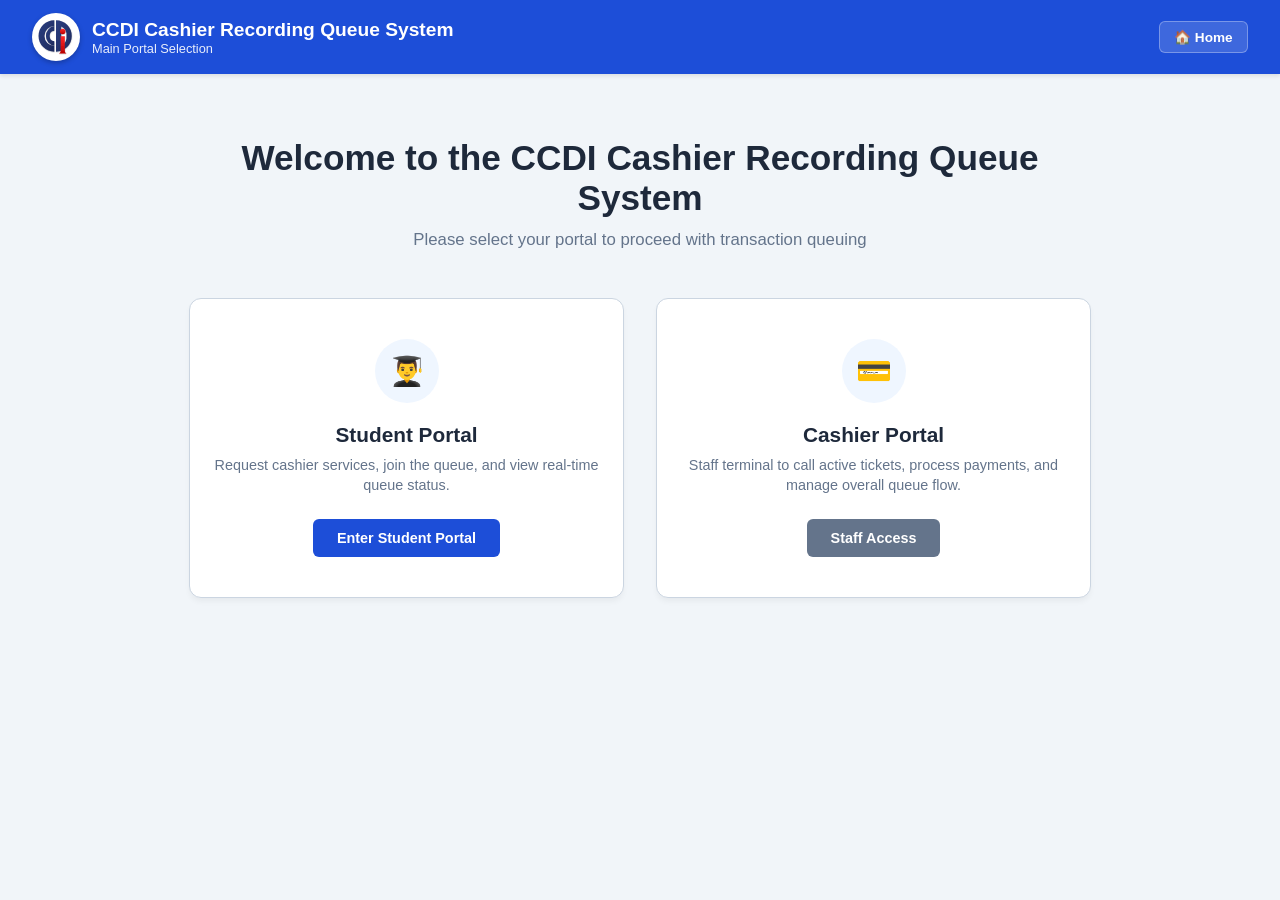
==== index.html @ 2fe93c8c "Align shared queue schema and portal routing" ====
<!DOCTYPE html>
<html lang="en">
<head>
  <meta charset="UTF-8">
  <meta name="viewport" content="width=device-width, initial-scale=1.0">
  <meta http-equiv="refresh" content="0;url=student.html">
  <title>CCDI School Queue System</title>

  <style>
    :root {
      --primary-blue: #1d4ed8;
      --primary-hover: #1e40af;
      --bg-light: #f1f5f9;
      --card-bg: #ffffff;
      --text-dark: #1e293b;
      --text-muted: #64748b;
      --border-color: #cbd5e1;
      --success-green: #16a34a;
      --warning-amber: #d97706;
      --danger-red: #dc2626;
    }

    * {
      box-sizing: border-box;
      margin: 0;
      padding: 0;
      font-family: -apple-system, BlinkMacSystemFont, 'Segoe UI', Roboto, Helvetica, Arial, sans-serif;
    }

    body {
      background-color: var(--bg-light);
      color: var(--text-dark);
      min-height: 100vh;
      display: flex;
      flex-direction: column;
    }

    /* HEADER */
    header {
      background-color: var(--primary-blue);
      color: white;
      padding: 0.8rem 2rem;
      display: flex;
      justify-content: space-between;
      align-items: center;
      box-shadow: 0 2px 4px rgba(0,0,0,0.1);
      position: sticky;
      top: 0;
      z-index: 100;
    }

    .brand {
      display: flex;
      align-items: center;
      gap: 12px;
      cursor: pointer;
    }

    .logo-circle {
      width: 48px;
      height: 48px;
      background: white;
      border-radius: 50%;
      display: flex;
      align-items: center;
      justify-content: center;
      overflow: hidden;
      padding: 3px;
      box-shadow: 0 2px 5px rgba(0,0,0,0.25);
      flex-shrink: 0;
    }

    .logo-circle svg {
      width: 100%;
      height: 100%;
      display: block;
    }

    .brand-text h1 {
      font-size: 1.2rem;
      font-weight: 700;
      line-height: 1.2;
    }

    .brand-text p {
      font-size: 0.8rem;
      opacity: 0.9;
    }

    .nav-actions {
      display: flex;
      gap: 10px;
    }

    .btn-nav {
      background: rgba(255, 255, 255, 0.15);
      color: white;
      border: 1px solid rgba(255, 255, 255, 0.3);
      padding: 0.45rem 0.9rem;
      border-radius: 6px;
      font-size: 0.85rem;
      font-weight: 600;
      cursor: pointer;
      transition: all 0.2s;
      display: inline-flex;
      align-items: center;
      gap: 6px;
    }

    .btn-nav:hover {
      background: rgba(255, 255, 255, 0.25);
    }

    /* VIEWS */
    .view-section {
      display: none;
      width: 100%;
      flex: 1;
    }

    .view-section.active {
      display: block;
    }

    /* HOME LANDING */
    .hero-container {
      max-width: 950px;
      margin: 4rem auto;
      padding: 0 1.5rem;
      text-align: center;
    }

    .hero-title {
      font-size: 2.2rem;
      color: var(--text-dark);
      margin-bottom: 0.8rem;
    }

    .hero-subtitle {
      font-size: 1.05rem;
      color: var(--text-muted);
      margin-bottom: 3rem;
    }

    .portal-grid {
      display: grid;
      grid-template-columns: repeat(auto-fit, minmax(280px, 1fr));
      gap: 2rem;
    }

    .portal-card {
      background: var(--card-bg);
      border: 1px solid var(--border-color);
      border-radius: 12px;
      padding: 2.5rem 1.5rem;
      text-align: center;
      box-shadow: 0 4px 6px -1px rgba(0,0,0,0.05);
      transition: transform 0.2s, box-shadow 0.2s;
      cursor: pointer;
      display: flex;
      flex-direction: column;
      align-items: center;
    }

    .portal-card:hover {
      transform: translateY(-4px);
      box-shadow: 0 10px 15px -3px rgba(0,0,0,0.1);
      border-color: var(--primary-blue);
    }

    .portal-icon {
      width: 64px;
      height: 64px;
      background-color: #eff6ff;
      color: var(--primary-blue);
      border-radius: 50%;
      display: flex;
      align-items: center;
      justify-content: center;
      font-size: 1.8rem;
      margin-bottom: 1.2rem;
    }

    .portal-card h2 {
      font-size: 1.3rem;
      margin-bottom: 0.5rem;
      color: var(--text-dark);
    }

    .portal-card p {
      font-size: 0.9rem;
      color: var(--text-muted);
      margin-bottom: 1.5rem;
      line-height: 1.4;
    }

    .btn-portal {
      background-color: var(--primary-blue);
      color: white;
      padding: 0.7rem 1.5rem;
      border-radius: 6px;
      font-weight: 600;
      font-size: 0.9rem;
      transition: background-color 0.2s;
    }

    .portal-card:hover .btn-portal {
      background-color: var(--primary-hover);
    }

    /* STUDENT DASHBOARD LAYOUT */
    .student-layout {
      max-width: 1280px;
      margin: 1.8rem auto;
      padding: 0 1rem;
      display: grid;
      grid-template-columns: 290px 1fr 310px;
      gap: 1.2rem;
    }

    @media (max-width: 1024px) {
      .student-layout {
        grid-template-columns: 1fr;
      }
    }

    .panel {
      background: white;
      border-radius: 10px;
      border: 1px solid var(--border-color);
      overflow: hidden;
      box-shadow: 0 2px 4px rgba(0,0,0,0.02);
    }

    .panel-header {
      background: var(--primary-blue);
      color: white;
      padding: 0.75rem 1rem;
      font-size: 0.95rem;
      font-weight: 700;
      display: flex;
      align-items: center;
      gap: 8px;
    }

    .panel-body {
      padding: 1.2rem;
    }

    /* FORM STYLES */
    .form-group {
      margin-bottom: 1rem;
    }

    .form-group label {
      display: block;
      font-size: 0.8rem;
      font-weight: 700;
      color: var(--text-dark);
      margin-bottom: 0.35rem;
    }

    .form-control {
      width: 100%;
      padding: 0.65rem 0.8rem;
      border: 1px solid var(--border-color);
      border-radius: 6px;
      font-size: 0.88rem;
      outline: none;
      transition: border-color 0.2s;
    }

    .form-control:focus {
      border-color: var(--primary-blue);
      box-shadow: 0 0 0 2px rgba(29, 78, 216, 0.1);
    }

    /* SERVICE GRID */
    .service-grid {
      display: grid;
      grid-template-columns: repeat(auto-fit, minmax(130px, 1fr));
      gap: 0.8rem;
      margin-bottom: 1.2rem;
    }

    .service-card {
      border: 1.5px solid var(--border-color);
      border-radius: 8px;
      padding: 0.8rem 0.5rem;
      text-align: center;
      cursor: pointer;
      transition: all 0.2s;
      background: #f8fafc;
      display: flex;
      flex-direction: column;
      align-items: center;
      gap: 6px;
    }

    .service-card.selected {
      border-color: var(--primary-blue);
      background: #eff6ff;
      box-shadow: 0 0 0 1px var(--primary-blue);
    }

    .service-card .icon {
      font-size: 1.2rem;
    }

    .service-card h4 {
      font-size: 0.78rem;
      color: var(--text-dark);
      font-weight: 600;
    }

    /* STEP INDICATORS */
    .step-box {
      background: #eff6ff;
      border-radius: 6px;
      padding: 0.5rem 0.8rem;
      margin-bottom: 0.9rem;
      display: flex;
      align-items: center;
      gap: 8px;
    }

    .step-badge {
      background: var(--primary-blue);
      color: white;
      width: 20px;
      height: 20px;
      border-radius: 50%;
      display: flex;
      align-items: center;
      justify-content: center;
      font-size: 0.75rem;
      font-weight: 700;
    }

    .step-title {
      font-size: 0.82rem;
      font-weight: 700;
      color: var(--primary-blue);
    }

    .radio-group {
      display: flex;
      gap: 1rem;
      flex-wrap: wrap;
      margin-bottom: 0.8rem;
    }

    .radio-label {
      font-size: 0.82rem;
      display: flex;
      align-items: center;
      gap: 6px;
      cursor: pointer;
      color: var(--text-dark);
    }

    /* DYNAMIC TICKET CARD */
    .ticket-badge {
      background: #f0fdf4;
      border: 1px solid #bbf7d0;
      border-radius: 10px;
      padding: 1.2rem;
      text-align: center;
      margin-bottom: 1rem;
    }

    .ticket-badge .number {
      font-size: 2.5rem;
      font-weight: 800;
      color: #0f172a;
      letter-spacing: 1px;
      margin: 0.3rem 0;
    }

    .info-card {
      background: #f8fafc;
      border: 1px solid var(--border-color);
      border-radius: 8px;
      padding: 0.85rem;
      margin-bottom: 0.8rem;
    }

    .info-row {
      display: flex;
      justify-content: space-between;
      font-size: 0.82rem;
      padding: 0.25rem 0;
    }

    .info-row span:last-child {
      font-weight: 700;
      color: var(--primary-blue);
    }

    /* RESTRICTION WARNING BOX */
    .restriction-banner {
      display: none;
      background: #fef2f2;
      border: 1px solid #fecaca;
      border-radius: 8px;
      padding: 0.85rem;
      margin-bottom: 1rem;
      color: #991b1b;
      font-size: 0.82rem;
      line-height: 1.4;
    }

    .joined-queue-mode {
      display: none !important;
    }

    /* MODALS */
    .modal-overlay {
      position: fixed;
      top: 0;
      left: 0;
      width: 100%;
      height: 100%;
      background: rgba(15, 23, 42, 0.6);
      backdrop-filter: blur(3px);
      display: flex;
      align-items: center;
      justify-content: center;
      z-index: 1000;
      opacity: 0;
      pointer-events: none;
      transition: opacity 0.2s ease;
    }

    .modal-overlay.open {
      opacity: 1;
      pointer-events: auto;
    }

    .modal-box {
      background: white;
      width: 90%;
      max-width: 400px;
      border-radius: 12px;
      padding: 1.8rem;
      box-shadow: 0 20px 25px -5px rgba(0,0,0,0.1);
    }

    .btn-submit {
      width: 100%;
      background: var(--primary-blue);
      color: white;
      border: none;
      padding: 0.75rem;
      border-radius: 6px;
      font-weight: 600;
      font-size: 0.9rem;
      cursor: pointer;
      transition: background 0.2s;
    }

    .btn-submit:hover {
      background: var(--primary-hover);
    }

    .btn-submit:disabled {
      cursor: not-allowed;
    }

    #relationFieldContainer {
      max-height: 0;
      overflow: hidden;
      transition: max-height 0.3s ease, opacity 0.3s ease;
      opacity: 0;
    }

    #relationFieldContainer.visible {
      max-height: 80px;
      opacity: 1;
      margin-bottom: 0.8rem;
    }

    #queueStatusPanel {
      transition: all 0.25s ease;
    }

    .joined-message {
      display: none;
      text-align: center;
      margin-bottom: 1rem;
      padding: 0.7rem;
      background: #f0fdf4;
      border: 1px solid #bbf7d0;
      color: #166534;
      border-radius: 8px;
      font-size: 0.85rem;
      font-weight: 700;
    }

    .joined-message.visible {
      display: block;
    }

    #queueStatusPanel.joined-status-only #ticketStatusText,
    #queueStatusPanel.joined-status-only .queue-extra {
      display: none !important;
    }
  </style>
</head>

<body>

  <!-- HEADER NAVBAR -->
  <header>
    <div class="brand" onclick="switchView('homeView')">
      <div class="logo-circle">
        <svg viewBox="0 0 200 200" width="100%" height="100%" xmlns="http://www.w3.org/2000/svg">
          <defs>
            <filter id="drop-shadow" x="-10%" y="-10%" width="120%" height="120%">
              <feDropShadow dx="1" dy="2" stdDeviation="1.5" flood-color="#000000" flood-opacity="0.3"/>
            </filter>
            <linearGradient id="blue-grad" x1="0%" y1="0%" x2="100%" y2="100%">
              <stop offset="0%" stop-color="#2c3e80"/>
              <stop offset="100%" stop-color="#1d2a5c"/>
            </linearGradient>
            <linearGradient id="red-grad" x1="0%" y1="0%" x2="0%" y2="100%">
              <stop offset="0%" stop-color="#ff2a2a"/>
              <stop offset="100%" stop-color="#b80000"/>
            </linearGradient>
          </defs>
          <g filter="url(#drop-shadow)">
            <path d="M 92,20 A 75,75 0 1,0 92,170 L 92,142 A 47,47 0 1,1 92,48 Z" fill="url(#blue-grad)"/>
            <path d="M 92,48 A 47,47 0 0,0 52,95 A 47,47 0 0,0 92,142 L 92,120 A 25,25 0 0,1 70,95 A 25,25 0 0,1 92,70 Z" fill="url(#blue-grad)"/>
            <path d="M 100,20 L 100,170 A 75,75 0 0,0 175,95 A 75,75 0 0,0 100,20 Z M 125,50 A 45,45 0 0,1 150,95 A 45,45 0 0,1 125,140 L 125,50 Z" fill="url(#blue-grad)"/>
            <circle cx="132" cy="74" r="13" fill="url(#red-grad)"/>
            <path d="M 122,96 L 142,96 L 142,168 Q 142,176 150,178 L 114,178 Q 122,176 122,168 Z" fill="url(#red-grad)"/>
          </g>
        </svg>
      </div>
      <div class="brand-text">
        <h1>CCDI Cashier Recording Queue System</h1>
        <p id="portalSubHeader">Main Portal Selection</p>
      </div>
    </div>

    <div class="nav-actions">
      <button class="btn-nav" onclick="switchView('homeView')">
        🏠 Home
      </button>
    </div>
  </header>


  <!-- VIEW 1: HOME SELECTION -->
  <main id="homeView" class="view-section active">
    <div class="hero-container">
      <h1 class="hero-title">
        Welcome to the CCDI Cashier Recording Queue System
      </h1>
      <p class="hero-subtitle">
        Please select your portal to proceed with transaction queuing
      </p>
      <div class="portal-grid">
        <div class="portal-card" onclick="window.location.href='student.html?portal=student'">
          <div class="portal-icon">👨‍🎓</div>
          <h2>Student Portal</h2>
          <p>Request cashier services, join the queue, and view real-time queue status.</p>
          <span class="btn-portal">Enter Student Portal</span>
        </div>

        <div class="portal-card" onclick="window.location.href='student.html?portal=cashier'">
          <div class="portal-icon">💳</div>
          <h2>Cashier Portal</h2>
          <p>Staff terminal to call active tickets, process payments, and manage overall queue flow.</p>
          <span class="btn-portal" style="background-color: #64748b;">Staff Access</span>
        </div>
      </div>
    </div>
  </main>


  <!-- VIEW 2: STUDENT PORTAL -->
  <main id="studentView" class="view-section">
    <div class="student-layout">
      <!-- Column 1: Student Information -->
      <div class="panel" id="studentInfoPanel">
        <div class="panel-header">👤 Student Information</div>
        <div class="panel-body">
          <div class="form-group">
            <label>Student ID</label>
            <input type="text" id="studIdDisplay" class="form-control" readonly style="background:#f1f5f9; font-weight:600;">
          </div>
          <div class="form-group">
            <label>Full Name</label>
            <input type="text" id="studName" class="form-control" placeholder="Enter full name">
          </div>
          <div class="form-group">
            <label>Address</label>
            <input type="text" id="studAddress" class="form-control" placeholder="Enter address">
          </div>
          <div class="form-group">
            <label>Course / Program</label>
            <select id="studCourse" class="form-control">
              <option value="">Select Course</option>
              <option value="BS Computer Science">BS Computer Science</option>
              <option value="BS Information Technology">BS Information Technology</option>
              <option value="BS Information System">BS Information System</option>
              <option value="BS Engineering Technology">BS Engineering Technology</option>
              <option value="Associate in Computer Technology">Associate in Computer Technology</option>
            </select>
          </div>
          <div class="form-group">
            <label>Year Level</label>
            <select id="studYear" class="form-control">
              <option value="">Select Year</option>
              <option value="1st Year">1st Year</option>
              <option value="2nd Year">2nd Year</option>
              <option value="3rd Year">3rd Year</option>
              <option value="4th Year">4th Year</option>
            </select>
          </div>
        </div>
      </div>

      <!-- Column 2: Payment Request -->
      <div class="panel" id="paymentRequestPanel">
        <div class="panel-header">💳 Payment Request</div>
        <div class="panel-body">
          <div class="step-box">
            <div class="step-badge">1</div>
            <div class="step-title">Select Service</div>
          </div>
          <div class="service-grid">
            <div class="service-card selected" onclick="selectService(this, 'Tuition Payment')">
              <div class="icon">🎓</div>
              <h4>Tuition Payment</h4>
            </div>
            <div class="service-card" onclick="selectService(this, 'Certificate of Enrollment')">
              <div class="icon">📄</div>
              <h4>Certificate of Enrollment</h4>
            </div>
            <div class="service-card" onclick="selectService(this, 'Certificate of Registration')">
              <div class="icon">📋</div>
              <h4>Certificate of Registration</h4>
            </div>
            <div class="service-card" onclick="selectService(this, 'Other School Documents')">
              <div class="icon">📁</div>
              <h4>Other School Documents</h4>
            </div>
            <div class="service-card" onclick="selectService(this, 'Other School Fees')">
              <div class="icon">💳</div>
              <h4>Other School Fees</h4>
            </div>
          </div>

          <div class="step-box">
            <div class="step-badge">2</div>
            <div class="step-title">Payment Details</div>
          </div>

          <div style="margin-bottom: 0.8rem;">
            <label style="font-size:0.78rem; font-weight:700; display:block; margin-bottom:0.35rem;">Payment Period</label>
            <div class="radio-group">
              <label class="radio-label"><input type="radio" name="period" value="Prelim" checked> Prelim</label>
              <label class="radio-label"><input type="radio" name="period" value="Midterm"> Midterm</label>
              <label class="radio-label"><input type="radio" name="period" value="Pre-Final"> Pre-Final</label>
              <label class="radio-label"><input type="radio" name="period" value="Final"> Final</label>
            </div>
          </div>

          <div style="margin-bottom: 0.8rem;">
            <label style="font-size:0.78rem; font-weight:700; display:block; margin-bottom:0.35rem;">Payment Type</label>
            <div class="radio-group">
              <label class="radio-label"><input type="radio" name="payType" value="Full Payment"> Full Payment</label>
              <label class="radio-label"><input type="radio" name="payType" value="Partial Payment" checked> Partial Payment</label>
              <label class="radio-label"><input type="radio" name="payType" value="Promissory"> Promissory</label>
            </div>
          </div>

          <div class="form-group" style="margin-bottom: 1.2rem;">
            <label>Payment Percentage</label>
            <select id="payPercentage" class="form-control">
              <option value="50%">50%</option>
              <option value="100%">100%</option>
              <option value="Custom">Custom Amount</option>
            </select>
          </div>

          <div class="step-box">
            <div class="step-badge">3</div>
            <div class="step-title">Priority Lane</div>
          </div>

          <div class="radio-group" style="margin-bottom: 0.8rem;">
            <label class="radio-label">
              <input type="radio" name="priorityLane" value="Regular" checked onclick="toggleRelationField(false)"> Regular Lane
            </label>
            <label class="radio-label">
              <input type="radio" name="priorityLane" value="Parent/Guardian" onclick="toggleRelationField(true)"> Parent/Guardian
            </label>
            <label class="radio-label">
              <input type="radio" name="priorityLane" value="PWD / Senior" onclick="toggleRelationField(false)"> PWD / Senior
            </label>
          </div>

          <!-- Relation Question Field -->
          <div id="relationFieldContainer">
            <div class="form-group">
              <label>What is your relation?</label>
              <input type="text" id="parentRelation" class="form-control" placeholder="e.g. Mother, Father, Guardian">
            </div>
          </div>

          <!-- Active Ticket Restriction Warning -->
          <div id="restrictionBanner" class="restriction-banner">
            ⚠️ <strong>Active Ticket Exists!</strong> Student ID <span id="restrictedIdSpan"></span> already has an active queue ticket. You cannot join the queue again until your current transaction is completed or cleared.
          </div>

          <!-- JOINED QUEUE MESSAGE -->
          <div id="joinedMessage" class="joined-message">✓ JOINED QUEUE</div>

          <!-- JOIN QUEUE BUTTON -->
          <button id="btnGenerateTicket" class="btn-submit" onclick="generateTicket()" style="padding: 0.85rem;" disabled>
            🎫 JOIN QUEUE
          </button>
        </div>
      </div>

      <!-- Column 3: Live Queue Status -->
      <div class="panel" id="queueStatusPanel">
        <div class="panel-header" style="background:#16a34a;">✅ Your Queue Number</div>
        <div class="panel-body">
          <div class="ticket-badge">
            <div class="number" id="ticketNumberDisplay">---</div>
            <p id="ticketStatusText" style="font-size:0.78rem; color: var(--text-muted);">Please wait for your number to be called.</p>
          </div>
          <div class="info-card">
            <div style="font-size: 0.82rem; font-weight:700; margin-bottom: 0.4rem; color:var(--text-dark);">📢 Queue Information</div>
            <div class="info-row">
              <span>Now Serving</span>
              <span id="nowServingDisplay">A-000</span>
            </div>
            <div class="info-row queue-extra">
              <span>People Ahead</span>
              <span id="peopleAheadDisplay">0</span>
            </div>
          </div>
          <div class="info-card queue-extra" style="background: #fffbeb; border-color: #fde68a;">
            <div style="font-size: 0.8rem; font-weight: 700; color: var(--warning-amber); margin-bottom: 0.3rem;">⚠️ Important Reminder</div>
            <p style="font-size: 0.75rem; color: #78350f; line-height: 1.4;">Please keep this queue number. Present it to the cashier counter when your number is called on screen.</p>
          </div>
        </div>
      </div>
    </div>
  </main>


  <!-- STUDENT LOGIN MODAL -->
  <div class="modal-overlay" id="studentModal">
    <div class="modal-box">
      <div style="text-align:center; margin-bottom: 1.2rem;">
        <h3 style="font-size: 1.2rem; color: var(--text-dark);">Student Login</h3>
        <p style="font-size:0.82rem; color: var(--text-muted); margin-top:4px;">Enter your Student ID to enter the portal</p>
      </div>
      <div class="form-group">
        <label>Student ID Number</label>
        <input type="text" id="modalStudId" class="form-control" placeholder="e.g. 2024-1011" autofocus>
      </div>
      <button class="btn-submit" onclick="loginStudent()">Proceed to Student Portal</button>
      <button onclick="closeModal('studentModal')" style="width:100%; margin-top:8px; background:none; border:none; color:var(--text-muted); cursor:pointer; font-size:0.82rem;">Cancel</button>
    </div>
  </div>


  <!-- CASHIER LOGIN MODAL (AUTH PRESERVED WITH REDIRECT) -->
  <div class="modal-overlay" id="cashierModal">
    <div class="modal-box">
      <div style="text-align:center; margin-bottom: 1.2rem;">
        <h3 style="font-size: 1.2rem; color: var(--text-dark);">Cashier Terminal Access</h3>
        <p style="font-size:0.82rem; color: var(--text-muted); margin-top:4px;">Authorized staff login</p>
      </div>
      <div class="form-group">
        <label>Passcode</label>
        <input type="password" id="cashierPasscode" class="form-control" placeholder="Enter passcode (1234)">
      </div>
      <button class="btn-submit" onclick="loginCashier()">Access Cashier Terminal</button>
      <button onclick="closeModal('cashierModal')" style="width:100%; margin-top:8px; background:none; border:none; color:var(--text-muted); cursor:pointer; font-size:0.82rem;">Cancel</button>
    </div>
  </div>


  <!-- SCRIPTS -->
  <script>
    let currentService = "Tuition Payment";
    let activeStudentId = "";
    let currentlyServing = null;

    function checkDailyReset() {
      const today = new Date().toDateString();
      const lastSavedDate = localStorage.getItem('ccdi_queue_date');
      if (lastSavedDate !== today) {
        localStorage.setItem('ccdi_queue_date', today);
        localStorage.setItem('ccdi_counter_A', '0');
        localStorage.setItem('ccdi_counter_P', '0');
        localStorage.setItem('ccdi_queue_list', JSON.stringify([]));
      }
    }
    checkDailyReset();

    function getNextNumber(prefix) {
      checkDailyReset();
      const key = prefix === 'P' ? 'ccdi_counter_P' : 'ccdi_counter_A';
      let currentNum = parseInt(localStorage.getItem(key) || '0', 10);
      currentNum = currentNum >= 100 ? 1 : currentNum + 1;
      localStorage.setItem(key, currentNum.toString());
      return `${prefix}-${String(currentNum).padStart(3, '0')}`;
    }

    function getQueueList() {
      checkDailyReset();
      return JSON.parse(localStorage.getItem('ccdi_queue_list') || '[]');
    }

    function saveQueueList(list) {
      localStorage.setItem('ccdi_queue_list', JSON.stringify(list));
      updateUI();
    }

    function switchView(viewId) {
      document.querySelectorAll('.view-section').forEach(el => el.classList.remove('active'));
      document.getElementById(viewId).classList.add('active');
      const subHeader = document.getElementById('portalSubHeader');
      if (viewId === 'studentView') {
        subHeader.innerText = "Student Portal";
      } else {
        subHeader.innerText = "Main Portal Selection";
      }
      updateUI();
    }

    function openStudentModal() {
      document.getElementById('studentModal').classList.add('open');
    }

    function openCashierModal() {
      document.getElementById('cashierModal').classList.add('open');
    }

    function closeModal(id) {
      document.getElementById(id).classList.remove('open');
    }

    function toggleRelationField(show) {
      const container = document.getElementById('relationFieldContainer');
      if (show) {
        container.classList.add('visible');
      } else {
        container.classList.remove('visible');
      }
      updateJoinButtonState();
    }

    function loginStudent() {
      const idInput = document.getElementById('modalStudId').value.trim();
      if (!idInput) {
        alert("Please enter a valid Student ID.");
        return;
      }
      activeStudentId = idInput;
      document.getElementById('studIdDisplay').value = idInput;
      closeModal('studentModal');
      switchView('studentView');
    }

    /* AUTHENTICATION PRESERVED: DUMIREKTA NA SA index.html */
    function loginCashier() {
      const pass = document.getElementById('cashierPasscode').value;
      if (pass === "1234" || pass === "") {
        closeModal('cashierModal');
        // Ibinabato na nito nang tuluyan papunta sa iyong index.html cashier portal
        window.location.href = "index.html";[cite, 5]
      } else {
        alert("Incorrect passcode. Try '1234'.");
      }
    }

    function selectService(card, serviceName) {
      document.querySelectorAll('.service-card').forEach(c => c.classList.remove('selected'));
      card.classList.add('selected');
      currentService = serviceName;
      updateJoinButtonState();
    }

    function setJoinedQueueMode(joined) {
      const studentInfoPanel = document.getElementById('studentInfoPanel');
      const paymentRequestPanel = document.getElementById('paymentRequestPanel');
      const joinedMessage = document.getElementById('joinedMessage');
      const queueStatusPanel = document.getElementById('queueStatusPanel');

      if (joined) {
        studentInfoPanel.classList.add('joined-queue-mode');
        paymentRequestPanel.classList.add('joined-queue-mode');
        joinedMessage.classList.add('visible');
        queueStatusPanel.classList.add('joined-status-only');
      } else {
        studentInfoPanel.classList.remove('joined-queue-mode');
        paymentRequestPanel.classList.remove('joined-queue-mode');
        joinedMessage.classList.remove('visible');
        queueStatusPanel.classList.remove('joined-status-only');
      }
    }

    function isJoinFormComplete() {
      const studId = activeStudentId || document.getElementById('studIdDisplay').value.trim();
      const studName = document.getElementById('studName').value.trim();
      const studAddress = document.getElementById('studAddress').value.trim();
      const studCourse = document.getElementById('studCourse').value;
      const studYear = document.getElementById('studYear').value;
      const periodInput = document.querySelector('input[name="period"]:checked');
      const payTypeInput = document.querySelector('input[name="payType"]:checked');
      const payPercentage = document.getElementById('payPercentage').value;
      const laneInput = document.querySelector('input[name="priorityLane"]:checked');
      const relation = document.getElementById('parentRelation').value.trim();

      if (!studId || !studName || !studAddress || !studCourse || !studYear || !currentService || !periodInput || !payTypeInput || !payPercentage || !laneInput) {
        return false;
      }
      if (laneInput.value === 'Parent/Guardian' && !relation) {
        return false;
      }
      return true;
    }

    function updateJoinButtonState() {
      const btnGen = document.getElementById('btnGenerateTicket');
      if (!btnGen) return;

      const list = getQueueList();
      const studId = activeStudentId;
      const hasActiveTicket = list.some(t => t.studentId === studId) || (currentlyServing && currentlyServing.studentId === studId);

      if (hasActiveTicket) {
        btnGen.disabled = true;
        btnGen.style.opacity = "0.5";
        btnGen.style.cursor = "not-allowed";
        return;
      }

      const complete = isJoinFormComplete();
      btnGen.disabled = !complete;
      btnGen.style.opacity = complete ? "1" : "0.5";
      btnGen.style.cursor = complete ? "pointer" : "not-allowed";
    }

    function generateTicket() {
      const studId = activeStudentId || document.getElementById('studIdDisplay').value.trim();
      if (!studId) {
        alert("Please login with your Student ID first.");
        return;
      }

      const studName = document.getElementById('studName').value.trim();
      const studAddress = document.getElementById('studAddress').value.trim();
      const studCourse = document.getElementById('studCourse').value;
      const studYear = document.getElementById('studYear').value;
      const periodInput = document.querySelector('input[name="period"]:checked');
      const payTypeInput = document.querySelector('input[name="payType"]:checked');
      const payPercentage = document.getElementById('payPercentage').value;
      const laneInput = document.querySelector('input[name="priorityLane"]:checked');
      const relation = document.getElementById('parentRelation').value.trim();

      if (!studName || !studAddress || !studCourse || !studYear || !currentService || !periodInput || !payTypeInput || !payPercentage || !laneInput) {
        alert("Please fill out all required fields before joining the queue.");
        return;
      }

      const lane = laneInput.value;
      if (lane === 'Parent/Guardian' && !relation) {
        alert("Please enter your relation to the student.");
        return;
      }

      const queueList = getQueueList();
      const existingInQueue = queueList.find(t => t.studentId === studId);

      if (existingInQueue) {
        alert(`Restriction: Student ID ${studId} already has an active queue ticket!`);
        return;
      }

      const prefix = lane.includes('PWD') ? 'P' : 'A';
      const ticketNum = getNextNumber(prefix);
      let detailTag = lane;
      if (lane === 'Parent/Guardian') {
        detailTag = `Parent (${relation})`;
      }

      const newTicket = {
        number: ticketNum,
        studentId: studId,
        name: studName,
        address: studAddress,
        course: studCourse,
        year: studYear,
        service: currentService,
        period: periodInput.value,
        paymentType: payTypeInput.value,
        paymentPercentage: payPercentage,
        priority: lane,
        detail: detailTag,
        time: new Date().toLocaleTimeString([], { hour: '2-digit', minute: '2-digit' })
      };

      queueList.push(newTicket);
      saveQueueList(queueList);

      document.getElementById('btnGenerateTicket').innerText = "✓ JOINED QUEUE";
      setJoinedQueueMode(true);
      updateUI();
    }

    function updateUI() {
      const list = getQueueList();
      const studId = activeStudentId;
      const myQueueTicket = list.find(t => t.studentId === studId);
      const btnGen = document.getElementById('btnGenerateTicket');
      const restBanner = document.getElementById('restrictionBanner');
      const restIdSpan = document.getElementById('restrictedIdSpan');

      if (myQueueTicket) {
        setJoinedQueueMode(true);
        btnGen.disabled = true;
        btnGen.style.opacity = "0.5";
        btnGen.style.cursor = "not-allowed";
        btnGen.innerText = "✓ JOINED QUEUE";
        restBanner.style.display = "block";
        restIdSpan.innerText = studId;
        document.getElementById('ticketNumberDisplay').innerText = myQueueTicket.number;

        const aheadCount = list.findIndex(t => t.studentId === studId);
        document.getElementById('ticketStatusText').innerText = "Please wait for your number to be called.";
        document.getElementById('peopleAheadDisplay').innerText = aheadCount;
      } else {
        setJoinedQueueMode(false);
        updateJoinButtonState();
        btnGen.innerText = "🎫 JOIN QUEUE";
        restBanner.style.display = "none";
        document.getElementById('ticketNumberDisplay').innerText = "---";
        document.getElementById('ticketStatusText').innerText = "Click 'JOIN QUEUE' above";
        document.getElementById('peopleAheadDisplay').innerText = "0";
      }

      document.getElementById('nowServingDisplay').innerText = list.length > 0 ? "A-001" : "A-000";
    }

    setInterval(updateUI, 1500);

    document.querySelectorAll('#studentView input, #studentView select').forEach(field => {
      field.addEventListener('input', updateJoinButtonState);
      field.addEventListener('change', updateJoinButtonState);
    });

    updateUI();
  </script>

</body>
</html>
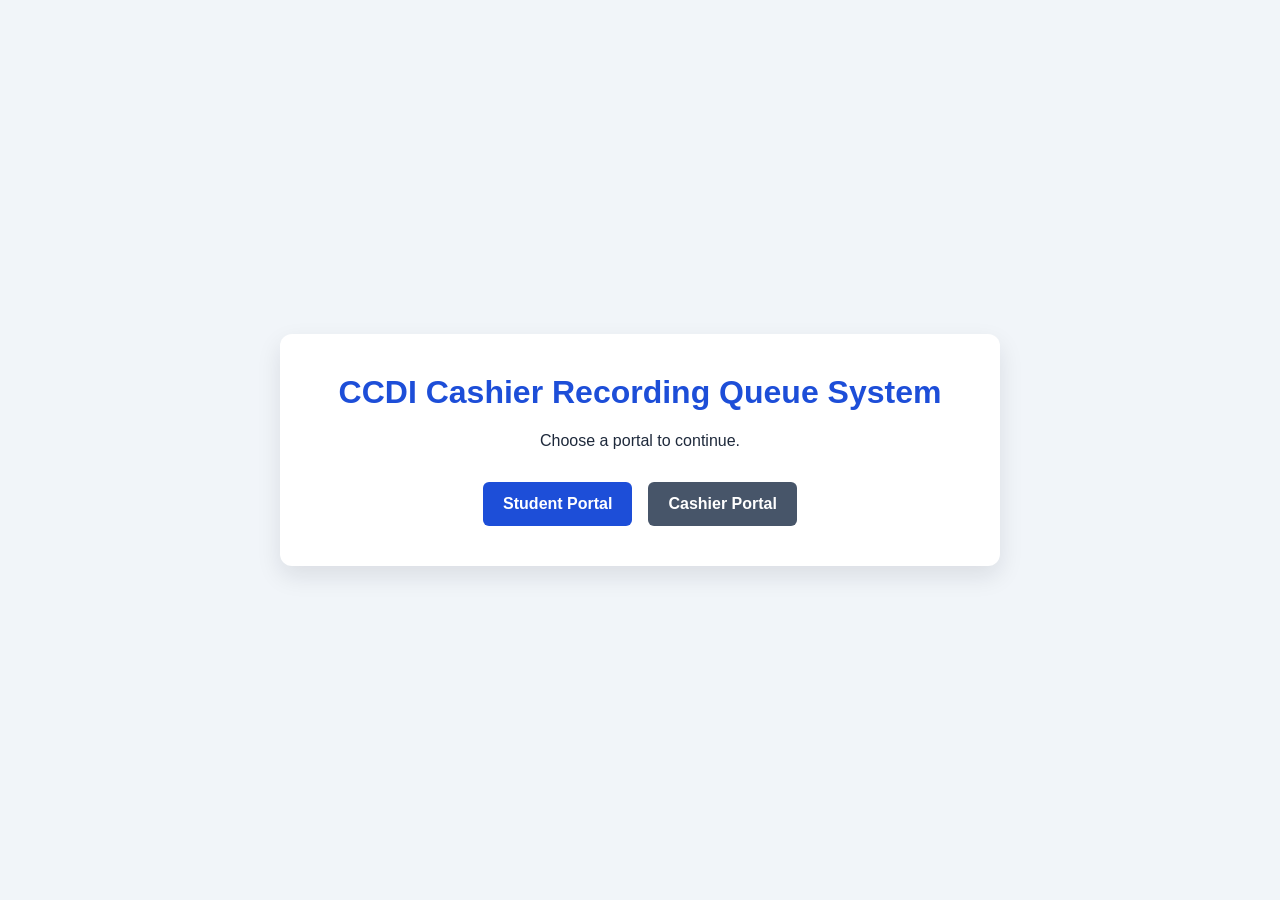
==== commit faeb61b0: "Ensure payment histories load fully in cashier ui" ====
--- a/index.html
+++ b/index.html
@@ -3,1065 +3,68 @@
 <head>
   <meta charset="UTF-8">
   <meta name="viewport" content="width=device-width, initial-scale=1.0">
-  <meta http-equiv="refresh" content="0;url=student.html">
-  <title>CCDI School Queue System</title>
-
+  <title>CCDI School Cashier Queue System</title>
   <style>
-    :root {
-      --primary-blue: #1d4ed8;
-      --primary-hover: #1e40af;
-      --bg-light: #f1f5f9;
-      --card-bg: #ffffff;
-      --text-dark: #1e293b;
-      --text-muted: #64748b;
-      --border-color: #cbd5e1;
-      --success-green: #16a34a;
-      --warning-amber: #d97706;
-      --danger-red: #dc2626;
+    body {
+      align-items: center;
+      background: #f1f5f9;
+      color: #1e293b;
+      display: flex;
+      font-family: Arial, sans-serif;
+      justify-content: center;
+      margin: 0;
+      min-height: 100vh;
     }
 
-    * {
-      box-sizing: border-box;
-      margin: 0;
-      padding: 0;
-      font-family: -apple-system, BlinkMacSystemFont, 'Segoe UI', Roboto, Helvetica, Arial, sans-serif;
+    main {
+      background: #fff;
+      border-radius: 12px;
+      box-shadow: 0 10px 25px rgba(15, 23, 42, 0.1);
+      max-width: 640px;
+      padding: 2.5rem;
+      text-align: center;
+      width: calc(100% - 3rem);
     }
 
-    body {
-      background-color: var(--bg-light);
-      color: var(--text-dark);
-      min-height: 100vh;
-      display: flex;
-      flex-direction: column;
+    h1 {
+      color: #1d4ed8;
+      margin-top: 0;
     }
 
-    /* HEADER */
-    header {
-      background-color: var(--primary-blue);
-      color: white;
-      padding: 0.8rem 2rem;
+    .portals {
       display: flex;
-      justify-content: space-between;
-      align-items: center;
-      box-shadow: 0 2px 4px rgba(0,0,0,0.1);
-      position: sticky;
-      top: 0;
-      z-index: 100;
+      flex-wrap: wrap;
+      gap: 1rem;
+      justify-content: center;
+      margin-top: 2rem;
     }
 
-    .brand {
-      display: flex;
-      align-items: center;
-      gap: 12px;
-      cursor: pointer;
+    .portals a {
+      background: #1d4ed8;
+      border-radius: 6px;
+      color: #fff;
+      font-weight: 600;
+      padding: 0.8rem 1.25rem;
+      text-decoration: none;
     }
 
-    .logo-circle {
-      width: 48px;
-      height: 48px;
-      background: white;
-      border-radius: 50%;
-      display: flex;
-      align-items: center;
-      justify-content: center;
-      overflow: hidden;
-      padding: 3px;
-      box-shadow: 0 2px 5px rgba(0,0,0,0.25);
-      flex-shrink: 0;
+    .portals a:hover {
+      background: #1e40af;
     }
 
-    .logo-circle svg {
-      width: 100%;
-      height: 100%;
-      display: block;
-    }
-
-    .brand-text h1 {
-      font-size: 1.2rem;
-      font-weight: 700;
-      line-height: 1.2;
-    }
-
-    .brand-text p {
-      font-size: 0.8rem;
-      opacity: 0.9;
-    }
-
-    .nav-actions {
-      display: flex;
-      gap: 10px;
-    }
-
-    .btn-nav {
-      background: rgba(255, 255, 255, 0.15);
-      color: white;
-      border: 1px solid rgba(255, 255, 255, 0.3);
-      padding: 0.45rem 0.9rem;
-      border-radius: 6px;
-      font-size: 0.85rem;
-      font-weight: 600;
-      cursor: pointer;
-      transition: all 0.2s;
-      display: inline-flex;
-      align-items: center;
-      gap: 6px;
-    }
-
-    .btn-nav:hover {
-      background: rgba(255, 255, 255, 0.25);
-    }
-
-    /* VIEWS */
-    .view-section {
-      display: none;
-      width: 100%;
-      flex: 1;
-    }
-
-    .view-section.active {
-      display: block;
-    }
-
-    /* HOME LANDING */
-    .hero-container {
-      max-width: 950px;
-      margin: 4rem auto;
-      padding: 0 1.5rem;
-      text-align: center;
-    }
-
-    .hero-title {
-      font-size: 2.2rem;
-      color: var(--text-dark);
-      margin-bottom: 0.8rem;
-    }
-
-    .hero-subtitle {
-      font-size: 1.05rem;
-      color: var(--text-muted);
-      margin-bottom: 3rem;
-    }
-
-    .portal-grid {
-      display: grid;
-      grid-template-columns: repeat(auto-fit, minmax(280px, 1fr));
-      gap: 2rem;
-    }
-
-    .portal-card {
-      background: var(--card-bg);
-      border: 1px solid var(--border-color);
-      border-radius: 12px;
-      padding: 2.5rem 1.5rem;
-      text-align: center;
-      box-shadow: 0 4px 6px -1px rgba(0,0,0,0.05);
-      transition: transform 0.2s, box-shadow 0.2s;
-      cursor: pointer;
-      display: flex;
-      flex-direction: column;
-      align-items: center;
-    }
-
-    .portal-card:hover {
-      transform: translateY(-4px);
-      box-shadow: 0 10px 15px -3px rgba(0,0,0,0.1);
-      border-color: var(--primary-blue);
-    }
-
-    .portal-icon {
-      width: 64px;
-      height: 64px;
-      background-color: #eff6ff;
-      color: var(--primary-blue);
-      border-radius: 50%;
-      display: flex;
-      align-items: center;
-      justify-content: center;
-      font-size: 1.8rem;
-      margin-bottom: 1.2rem;
-    }
-
-    .portal-card h2 {
-      font-size: 1.3rem;
-      margin-bottom: 0.5rem;
-      color: var(--text-dark);
-    }
-
-    .portal-card p {
-      font-size: 0.9rem;
-      color: var(--text-muted);
-      margin-bottom: 1.5rem;
-      line-height: 1.4;
-    }
-
-    .btn-portal {
-      background-color: var(--primary-blue);
-      color: white;
-      padding: 0.7rem 1.5rem;
-      border-radius: 6px;
-      font-weight: 600;
-      font-size: 0.9rem;
-      transition: background-color 0.2s;
-    }
-
-    .portal-card:hover .btn-portal {
-      background-color: var(--primary-hover);
-    }
-
-    /* STUDENT DASHBOARD LAYOUT */
-    .student-layout {
-      max-width: 1280px;
-      margin: 1.8rem auto;
-      padding: 0 1rem;
-      display: grid;
-      grid-template-columns: 290px 1fr 310px;
-      gap: 1.2rem;
-    }
-
-    @media (max-width: 1024px) {
-      .student-layout {
-        grid-template-columns: 1fr;
-      }
-    }
-
-    .panel {
-      background: white;
-      border-radius: 10px;
-      border: 1px solid var(--border-color);
-      overflow: hidden;
-      box-shadow: 0 2px 4px rgba(0,0,0,0.02);
-    }
-
-    .panel-header {
-      background: var(--primary-blue);
-      color: white;
-      padding: 0.75rem 1rem;
-      font-size: 0.95rem;
-      font-weight: 700;
-      display: flex;
-      align-items: center;
-      gap: 8px;
-    }
-
-    .panel-body {
-      padding: 1.2rem;
-    }
-
-    /* FORM STYLES */
-    .form-group {
-      margin-bottom: 1rem;
-    }
-
-    .form-group label {
-      display: block;
-      font-size: 0.8rem;
-      font-weight: 700;
-      color: var(--text-dark);
-      margin-bottom: 0.35rem;
-    }
-
-    .form-control {
-      width: 100%;
-      padding: 0.65rem 0.8rem;
-      border: 1px solid var(--border-color);
-      border-radius: 6px;
-      font-size: 0.88rem;
-      outline: none;
-      transition: border-color 0.2s;
-    }
-
-    .form-control:focus {
-      border-color: var(--primary-blue);
-      box-shadow: 0 0 0 2px rgba(29, 78, 216, 0.1);
-    }
-
-    /* SERVICE GRID */
-    .service-grid {
-      display: grid;
-      grid-template-columns: repeat(auto-fit, minmax(130px, 1fr));
-      gap: 0.8rem;
-      margin-bottom: 1.2rem;
-    }
-
-    .service-card {
-      border: 1.5px solid var(--border-color);
-      border-radius: 8px;
-      padding: 0.8rem 0.5rem;
-      text-align: center;
-      cursor: pointer;
-      transition: all 0.2s;
-      background: #f8fafc;
-      display: flex;
-      flex-direction: column;
-      align-items: center;
-      gap: 6px;
-    }
-
-    .service-card.selected {
-      border-color: var(--primary-blue);
-      background: #eff6ff;
-      box-shadow: 0 0 0 1px var(--primary-blue);
-    }
-
-    .service-card .icon {
-      font-size: 1.2rem;
-    }
-
-    .service-card h4 {
-      font-size: 0.78rem;
-      color: var(--text-dark);
-      font-weight: 600;
-    }
-
-    /* STEP INDICATORS */
-    .step-box {
-      background: #eff6ff;
-      border-radius: 6px;
-      padding: 0.5rem 0.8rem;
-      margin-bottom: 0.9rem;
-      display: flex;
-      align-items: center;
-      gap: 8px;
-    }
-
-    .step-badge {
-      background: var(--primary-blue);
-      color: white;
-      width: 20px;
-      height: 20px;
-      border-radius: 50%;
-      display: flex;
-      align-items: center;
-      justify-content: center;
-      font-size: 0.75rem;
-      font-weight: 700;
-    }
-
-    .step-title {
-      font-size: 0.82rem;
-      font-weight: 700;
-      color: var(--primary-blue);
-    }
-
-    .radio-group {
-      display: flex;
-      gap: 1rem;
-      flex-wrap: wrap;
-      margin-bottom: 0.8rem;
-    }
-
-    .radio-label {
-      font-size: 0.82rem;
-      display: flex;
-      align-items: center;
-      gap: 6px;
-      cursor: pointer;
-      color: var(--text-dark);
-    }
-
-    /* DYNAMIC TICKET CARD */
-    .ticket-badge {
-      background: #f0fdf4;
-      border: 1px solid #bbf7d0;
-      border-radius: 10px;
-      padding: 1.2rem;
-      text-align: center;
-      margin-bottom: 1rem;
-    }
-
-    .ticket-badge .number {
-      font-size: 2.5rem;
-      font-weight: 800;
-      color: #0f172a;
-      letter-spacing: 1px;
-      margin: 0.3rem 0;
-    }
-
-    .info-card {
-      background: #f8fafc;
-      border: 1px solid var(--border-color);
-      border-radius: 8px;
-      padding: 0.85rem;
-      margin-bottom: 0.8rem;
-    }
-
-    .info-row {
-      display: flex;
-      justify-content: space-between;
-      font-size: 0.82rem;
-      padding: 0.25rem 0;
-    }
-
-    .info-row span:last-child {
-      font-weight: 700;
-      color: var(--primary-blue);
-    }
-
-    /* RESTRICTION WARNING BOX */
-    .restriction-banner {
-      display: none;
-      background: #fef2f2;
-      border: 1px solid #fecaca;
-      border-radius: 8px;
-      padding: 0.85rem;
-      margin-bottom: 1rem;
-      color: #991b1b;
-      font-size: 0.82rem;
-      line-height: 1.4;
-    }
-
-    .joined-queue-mode {
-      display: none !important;
-    }
-
-    /* MODALS */
-    .modal-overlay {
-      position: fixed;
-      top: 0;
-      left: 0;
-      width: 100%;
-      height: 100%;
-      background: rgba(15, 23, 42, 0.6);
-      backdrop-filter: blur(3px);
-      display: flex;
-      align-items: center;
-      justify-content: center;
-      z-index: 1000;
-      opacity: 0;
-      pointer-events: none;
-      transition: opacity 0.2s ease;
-    }
-
-    .modal-overlay.open {
-      opacity: 1;
-      pointer-events: auto;
-    }
-
-    .modal-box {
-      background: white;
-      width: 90%;
-      max-width: 400px;
-      border-radius: 12px;
-      padding: 1.8rem;
-      box-shadow: 0 20px 25px -5px rgba(0,0,0,0.1);
-    }
-
-    .btn-submit {
-      width: 100%;
-      background: var(--primary-blue);
-      color: white;
-      border: none;
-      padding: 0.75rem;
-      border-radius: 6px;
-      font-weight: 600;
-      font-size: 0.9rem;
-      cursor: pointer;
-      transition: background 0.2s;
-    }
-
-    .btn-submit:hover {
-      background: var(--primary-hover);
-    }
-
-    .btn-submit:disabled {
-      cursor: not-allowed;
-    }
-
-    #relationFieldContainer {
-      max-height: 0;
-      overflow: hidden;
-      transition: max-height 0.3s ease, opacity 0.3s ease;
-      opacity: 0;
-    }
-
-    #relationFieldContainer.visible {
-      max-height: 80px;
-      opacity: 1;
-      margin-bottom: 0.8rem;
-    }
-
-    #queueStatusPanel {
-      transition: all 0.25s ease;
-    }
-
-    .joined-message {
-      display: none;
-      text-align: center;
-      margin-bottom: 1rem;
-      padding: 0.7rem;
-      background: #f0fdf4;
-      border: 1px solid #bbf7d0;
-      color: #166534;
-      border-radius: 8px;
-      font-size: 0.85rem;
-      font-weight: 700;
-    }
-
-    .joined-message.visible {
-      display: block;
-    }
-
-    #queueStatusPanel.joined-status-only #ticketStatusText,
-    #queueStatusPanel.joined-status-only .queue-extra {
-      display: none !important;
+    .portals a:last-child {
+      background: #475569;
     }
   </style>
 </head>
-
 <body>
-
-  <!-- HEADER NAVBAR -->
-  <header>
-    <div class="brand" onclick="switchView('homeView')">
-      <div class="logo-circle">
-        <svg viewBox="0 0 200 200" width="100%" height="100%" xmlns="http://www.w3.org/2000/svg">
-          <defs>
-            <filter id="drop-shadow" x="-10%" y="-10%" width="120%" height="120%">
-              <feDropShadow dx="1" dy="2" stdDeviation="1.5" flood-color="#000000" flood-opacity="0.3"/>
-            </filter>
-            <linearGradient id="blue-grad" x1="0%" y1="0%" x2="100%" y2="100%">
-              <stop offset="0%" stop-color="#2c3e80"/>
-              <stop offset="100%" stop-color="#1d2a5c"/>
-            </linearGradient>
-            <linearGradient id="red-grad" x1="0%" y1="0%" x2="0%" y2="100%">
-              <stop offset="0%" stop-color="#ff2a2a"/>
-              <stop offset="100%" stop-color="#b80000"/>
-            </linearGradient>
-          </defs>
-          <g filter="url(#drop-shadow)">
-            <path d="M 92,20 A 75,75 0 1,0 92,170 L 92,142 A 47,47 0 1,1 92,48 Z" fill="url(#blue-grad)"/>
-            <path d="M 92,48 A 47,47 0 0,0 52,95 A 47,47 0 0,0 92,142 L 92,120 A 25,25 0 0,1 70,95 A 25,25 0 0,1 92,70 Z" fill="url(#blue-grad)"/>
-            <path d="M 100,20 L 100,170 A 75,75 0 0,0 175,95 A 75,75 0 0,0 100,20 Z M 125,50 A 45,45 0 0,1 150,95 A 45,45 0 0,1 125,140 L 125,50 Z" fill="url(#blue-grad)"/>
-            <circle cx="132" cy="74" r="13" fill="url(#red-grad)"/>
-            <path d="M 122,96 L 142,96 L 142,168 Q 142,176 150,178 L 114,178 Q 122,176 122,168 Z" fill="url(#red-grad)"/>
-          </g>
-        </svg>
-      </div>
-      <div class="brand-text">
-        <h1>CCDI Cashier Recording Queue System</h1>
-        <p id="portalSubHeader">Main Portal Selection</p>
-      </div>
-    </div>
-
-    <div class="nav-actions">
-      <button class="btn-nav" onclick="switchView('homeView')">
-        🏠 Home
-      </button>
-    </div>
-  </header>
-
-
-  <!-- VIEW 1: HOME SELECTION -->
-  <main id="homeView" class="view-section active">
-    <div class="hero-container">
-      <h1 class="hero-title">
-        Welcome to the CCDI Cashier Recording Queue System
-      </h1>
-      <p class="hero-subtitle">
-        Please select your portal to proceed with transaction queuing
-      </p>
-      <div class="portal-grid">
-        <div class="portal-card" onclick="window.location.href='student.html?portal=student'">
-          <div class="portal-icon">👨‍🎓</div>
-          <h2>Student Portal</h2>
-          <p>Request cashier services, join the queue, and view real-time queue status.</p>
-          <span class="btn-portal">Enter Student Portal</span>
-        </div>
-
-        <div class="portal-card" onclick="window.location.href='student.html?portal=cashier'">
-          <div class="portal-icon">💳</div>
-          <h2>Cashier Portal</h2>
-          <p>Staff terminal to call active tickets, process payments, and manage overall queue flow.</p>
-          <span class="btn-portal" style="background-color: #64748b;">Staff Access</span>
-        </div>
-      </div>
-    </div>
+  <main>
+    <h1>CCDI Cashier Recording Queue System</h1>
+    <p>Choose a portal to continue.</p>
+    <nav class="portals" aria-label="System portals">
+      <a href="student.html">Student Portal</a>
+      <a href="cashier.html">Cashier Portal</a>
+    </nav>
   </main>
-
-
-  <!-- VIEW 2: STUDENT PORTAL -->
-  <main id="studentView" class="view-section">
-    <div class="student-layout">
-      <!-- Column 1: Student Information -->
-      <div class="panel" id="studentInfoPanel">
-        <div class="panel-header">👤 Student Information</div>
-        <div class="panel-body">
-          <div class="form-group">
-            <label>Student ID</label>
-            <input type="text" id="studIdDisplay" class="form-control" readonly style="background:#f1f5f9; font-weight:600;">
-          </div>
-          <div class="form-group">
-            <label>Full Name</label>
-            <input type="text" id="studName" class="form-control" placeholder="Enter full name">
-          </div>
-          <div class="form-group">
-            <label>Address</label>
-            <input type="text" id="studAddress" class="form-control" placeholder="Enter address">
-          </div>
-          <div class="form-group">
-            <label>Course / Program</label>
-            <select id="studCourse" class="form-control">
-              <option value="">Select Course</option>
-              <option value="BS Computer Science">BS Computer Science</option>
-              <option value="BS Information Technology">BS Information Technology</option>
-              <option value="BS Information System">BS Information System</option>
-              <option value="BS Engineering Technology">BS Engineering Technology</option>
-              <option value="Associate in Computer Technology">Associate in Computer Technology</option>
-            </select>
-          </div>
-          <div class="form-group">
-            <label>Year Level</label>
-            <select id="studYear" class="form-control">
-              <option value="">Select Year</option>
-              <option value="1st Year">1st Year</option>
-              <option value="2nd Year">2nd Year</option>
-              <option value="3rd Year">3rd Year</option>
-              <option value="4th Year">4th Year</option>
-            </select>
-          </div>
-        </div>
-      </div>
-
-      <!-- Column 2: Payment Request -->
-      <div class="panel" id="paymentRequestPanel">
-        <div class="panel-header">💳 Payment Request</div>
-        <div class="panel-body">
-          <div class="step-box">
-            <div class="step-badge">1</div>
-            <div class="step-title">Select Service</div>
-          </div>
-          <div class="service-grid">
-            <div class="service-card selected" onclick="selectService(this, 'Tuition Payment')">
-              <div class="icon">🎓</div>
-              <h4>Tuition Payment</h4>
-            </div>
-            <div class="service-card" onclick="selectService(this, 'Certificate of Enrollment')">
-              <div class="icon">📄</div>
-              <h4>Certificate of Enrollment</h4>
-            </div>
-            <div class="service-card" onclick="selectService(this, 'Certificate of Registration')">
-              <div class="icon">📋</div>
-              <h4>Certificate of Registration</h4>
-            </div>
-            <div class="service-card" onclick="selectService(this, 'Other School Documents')">
-              <div class="icon">📁</div>
-              <h4>Other School Documents</h4>
-            </div>
-            <div class="service-card" onclick="selectService(this, 'Other School Fees')">
-              <div class="icon">💳</div>
-              <h4>Other School Fees</h4>
-            </div>
-          </div>
-
-          <div class="step-box">
-            <div class="step-badge">2</div>
-            <div class="step-title">Payment Details</div>
-          </div>
-
-          <div style="margin-bottom: 0.8rem;">
-            <label style="font-size:0.78rem; font-weight:700; display:block; margin-bottom:0.35rem;">Payment Period</label>
-            <div class="radio-group">
-              <label class="radio-label"><input type="radio" name="period" value="Prelim" checked> Prelim</label>
-              <label class="radio-label"><input type="radio" name="period" value="Midterm"> Midterm</label>
-              <label class="radio-label"><input type="radio" name="period" value="Pre-Final"> Pre-Final</label>
-              <label class="radio-label"><input type="radio" name="period" value="Final"> Final</label>
-            </div>
-          </div>
-
-          <div style="margin-bottom: 0.8rem;">
-            <label style="font-size:0.78rem; font-weight:700; display:block; margin-bottom:0.35rem;">Payment Type</label>
-            <div class="radio-group">
-              <label class="radio-label"><input type="radio" name="payType" value="Full Payment"> Full Payment</label>
-              <label class="radio-label"><input type="radio" name="payType" value="Partial Payment" checked> Partial Payment</label>
-              <label class="radio-label"><input type="radio" name="payType" value="Promissory"> Promissory</label>
-            </div>
-          </div>
-
-          <div class="form-group" style="margin-bottom: 1.2rem;">
-            <label>Payment Percentage</label>
-            <select id="payPercentage" class="form-control">
-              <option value="50%">50%</option>
-              <option value="100%">100%</option>
-              <option value="Custom">Custom Amount</option>
-            </select>
-          </div>
-
-          <div class="step-box">
-            <div class="step-badge">3</div>
-            <div class="step-title">Priority Lane</div>
-          </div>
-
-          <div class="radio-group" style="margin-bottom: 0.8rem;">
-            <label class="radio-label">
-              <input type="radio" name="priorityLane" value="Regular" checked onclick="toggleRelationField(false)"> Regular Lane
-            </label>
-            <label class="radio-label">
-              <input type="radio" name="priorityLane" value="Parent/Guardian" onclick="toggleRelationField(true)"> Parent/Guardian
-            </label>
-            <label class="radio-label">
-              <input type="radio" name="priorityLane" value="PWD / Senior" onclick="toggleRelationField(false)"> PWD / Senior
-            </label>
-          </div>
-
-          <!-- Relation Question Field -->
-          <div id="relationFieldContainer">
-            <div class="form-group">
-              <label>What is your relation?</label>
-              <input type="text" id="parentRelation" class="form-control" placeholder="e.g. Mother, Father, Guardian">
-            </div>
-          </div>
-
-          <!-- Active Ticket Restriction Warning -->
-          <div id="restrictionBanner" class="restriction-banner">
-            ⚠️ <strong>Active Ticket Exists!</strong> Student ID <span id="restrictedIdSpan"></span> already has an active queue ticket. You cannot join the queue again until your current transaction is completed or cleared.
-          </div>
-
-          <!-- JOINED QUEUE MESSAGE -->
-          <div id="joinedMessage" class="joined-message">✓ JOINED QUEUE</div>
-
-          <!-- JOIN QUEUE BUTTON -->
-          <button id="btnGenerateTicket" class="btn-submit" onclick="generateTicket()" style="padding: 0.85rem;" disabled>
-            🎫 JOIN QUEUE
-          </button>
-        </div>
-      </div>
-
-      <!-- Column 3: Live Queue Status -->
-      <div class="panel" id="queueStatusPanel">
-        <div class="panel-header" style="background:#16a34a;">✅ Your Queue Number</div>
-        <div class="panel-body">
-          <div class="ticket-badge">
-            <div class="number" id="ticketNumberDisplay">---</div>
-            <p id="ticketStatusText" style="font-size:0.78rem; color: var(--text-muted);">Please wait for your number to be called.</p>
-          </div>
-          <div class="info-card">
-            <div style="font-size: 0.82rem; font-weight:700; margin-bottom: 0.4rem; color:var(--text-dark);">📢 Queue Information</div>
-            <div class="info-row">
-              <span>Now Serving</span>
-              <span id="nowServingDisplay">A-000</span>
-            </div>
-            <div class="info-row queue-extra">
-              <span>People Ahead</span>
-              <span id="peopleAheadDisplay">0</span>
-            </div>
-          </div>
-          <div class="info-card queue-extra" style="background: #fffbeb; border-color: #fde68a;">
-            <div style="font-size: 0.8rem; font-weight: 700; color: var(--warning-amber); margin-bottom: 0.3rem;">⚠️ Important Reminder</div>
-            <p style="font-size: 0.75rem; color: #78350f; line-height: 1.4;">Please keep this queue number. Present it to the cashier counter when your number is called on screen.</p>
-          </div>
-        </div>
-      </div>
-    </div>
-  </main>
-
-
-  <!-- STUDENT LOGIN MODAL -->
-  <div class="modal-overlay" id="studentModal">
-    <div class="modal-box">
-      <div style="text-align:center; margin-bottom: 1.2rem;">
-        <h3 style="font-size: 1.2rem; color: var(--text-dark);">Student Login</h3>
-        <p style="font-size:0.82rem; color: var(--text-muted); margin-top:4px;">Enter your Student ID to enter the portal</p>
-      </div>
-      <div class="form-group">
-        <label>Student ID Number</label>
-        <input type="text" id="modalStudId" class="form-control" placeholder="e.g. 2024-1011" autofocus>
-      </div>
-      <button class="btn-submit" onclick="loginStudent()">Proceed to Student Portal</button>
-      <button onclick="closeModal('studentModal')" style="width:100%; margin-top:8px; background:none; border:none; color:var(--text-muted); cursor:pointer; font-size:0.82rem;">Cancel</button>
-    </div>
-  </div>
-
-
-  <!-- CASHIER LOGIN MODAL (AUTH PRESERVED WITH REDIRECT) -->
-  <div class="modal-overlay" id="cashierModal">
-    <div class="modal-box">
-      <div style="text-align:center; margin-bottom: 1.2rem;">
-        <h3 style="font-size: 1.2rem; color: var(--text-dark);">Cashier Terminal Access</h3>
-        <p style="font-size:0.82rem; color: var(--text-muted); margin-top:4px;">Authorized staff login</p>
-      </div>
-      <div class="form-group">
-        <label>Passcode</label>
-        <input type="password" id="cashierPasscode" class="form-control" placeholder="Enter passcode (1234)">
-      </div>
-      <button class="btn-submit" onclick="loginCashier()">Access Cashier Terminal</button>
-      <button onclick="closeModal('cashierModal')" style="width:100%; margin-top:8px; background:none; border:none; color:var(--text-muted); cursor:pointer; font-size:0.82rem;">Cancel</button>
-    </div>
-  </div>
-
-
-  <!-- SCRIPTS -->
-  <script>
-    let currentService = "Tuition Payment";
-    let activeStudentId = "";
-    let currentlyServing = null;
-
-    function checkDailyReset() {
-      const today = new Date().toDateString();
-      const lastSavedDate = localStorage.getItem('ccdi_queue_date');
-      if (lastSavedDate !== today) {
-        localStorage.setItem('ccdi_queue_date', today);
-        localStorage.setItem('ccdi_counter_A', '0');
-        localStorage.setItem('ccdi_counter_P', '0');
-        localStorage.setItem('ccdi_queue_list', JSON.stringify([]));
-      }
-    }
-    checkDailyReset();
-
-    function getNextNumber(prefix) {
-      checkDailyReset();
-      const key = prefix === 'P' ? 'ccdi_counter_P' : 'ccdi_counter_A';
-      let currentNum = parseInt(localStorage.getItem(key) || '0', 10);
-      currentNum = currentNum >= 100 ? 1 : currentNum + 1;
-      localStorage.setItem(key, currentNum.toString());
-      return `${prefix}-${String(currentNum).padStart(3, '0')}`;
-    }
-
-    function getQueueList() {
-      checkDailyReset();
-      return JSON.parse(localStorage.getItem('ccdi_queue_list') || '[]');
-    }
-
-    function saveQueueList(list) {
-      localStorage.setItem('ccdi_queue_list', JSON.stringify(list));
-      updateUI();
-    }
-
-    function switchView(viewId) {
-      document.querySelectorAll('.view-section').forEach(el => el.classList.remove('active'));
-      document.getElementById(viewId).classList.add('active');
-      const subHeader = document.getElementById('portalSubHeader');
-      if (viewId === 'studentView') {
-        subHeader.innerText = "Student Portal";
-      } else {
-        subHeader.innerText = "Main Portal Selection";
-      }
-      updateUI();
-    }
-
-    function openStudentModal() {
-      document.getElementById('studentModal').classList.add('open');
-    }
-
-    function openCashierModal() {
-      document.getElementById('cashierModal').classList.add('open');
-    }
-
-    function closeModal(id) {
-      document.getElementById(id).classList.remove('open');
-    }
-
-    function toggleRelationField(show) {
-      const container = document.getElementById('relationFieldContainer');
-      if (show) {
-        container.classList.add('visible');
-      } else {
-        container.classList.remove('visible');
-      }
-      updateJoinButtonState();
-    }
-
-    function loginStudent() {
-      const idInput = document.getElementById('modalStudId').value.trim();
-      if (!idInput) {
-        alert("Please enter a valid Student ID.");
-        return;
-      }
-      activeStudentId = idInput;
-      document.getElementById('studIdDisplay').value = idInput;
-      closeModal('studentModal');
-      switchView('studentView');
-    }
-
-    /* AUTHENTICATION PRESERVED: DUMIREKTA NA SA index.html */
-    function loginCashier() {
-      const pass = document.getElementById('cashierPasscode').value;
-      if (pass === "1234" || pass === "") {
-        closeModal('cashierModal');
-        // Ibinabato na nito nang tuluyan papunta sa iyong index.html cashier portal
-        window.location.href = "index.html";[cite, 5]
-      } else {
-        alert("Incorrect passcode. Try '1234'.");
-      }
-    }
-
-    function selectService(card, serviceName) {
-      document.querySelectorAll('.service-card').forEach(c => c.classList.remove('selected'));
-      card.classList.add('selected');
-      currentService = serviceName;
-      updateJoinButtonState();
-    }
-
-    function setJoinedQueueMode(joined) {
-      const studentInfoPanel = document.getElementById('studentInfoPanel');
-      const paymentRequestPanel = document.getElementById('paymentRequestPanel');
-      const joinedMessage = document.getElementById('joinedMessage');
-      const queueStatusPanel = document.getElementById('queueStatusPanel');
-
-      if (joined) {
-        studentInfoPanel.classList.add('joined-queue-mode');
-        paymentRequestPanel.classList.add('joined-queue-mode');
-        joinedMessage.classList.add('visible');
-        queueStatusPanel.classList.add('joined-status-only');
-      } else {
-        studentInfoPanel.classList.remove('joined-queue-mode');
-        paymentRequestPanel.classList.remove('joined-queue-mode');
-        joinedMessage.classList.remove('visible');
-        queueStatusPanel.classList.remove('joined-status-only');
-      }
-    }
-
-    function isJoinFormComplete() {
-      const studId = activeStudentId || document.getElementById('studIdDisplay').value.trim();
-      const studName = document.getElementById('studName').value.trim();
-      const studAddress = document.getElementById('studAddress').value.trim();
-      const studCourse = document.getElementById('studCourse').value;
-      const studYear = document.getElementById('studYear').value;
-      const periodInput = document.querySelector('input[name="period"]:checked');
-      const payTypeInput = document.querySelector('input[name="payType"]:checked');
-      const payPercentage = document.getElementById('payPercentage').value;
-      const laneInput = document.querySelector('input[name="priorityLane"]:checked');
-      const relation = document.getElementById('parentRelation').value.trim();
-
-      if (!studId || !studName || !studAddress || !studCourse || !studYear || !currentService || !periodInput || !payTypeInput || !payPercentage || !laneInput) {
-        return false;
-      }
-      if (laneInput.value === 'Parent/Guardian' && !relation) {
-        return false;
-      }
-      return true;
-    }
-
-    function updateJoinButtonState() {
-      const btnGen = document.getElementById('btnGenerateTicket');
-      if (!btnGen) return;
-
-      const list = getQueueList();
-      const studId = activeStudentId;
-      const hasActiveTicket = list.some(t => t.studentId === studId) || (currentlyServing && currentlyServing.studentId === studId);
-
-      if (hasActiveTicket) {
-        btnGen.disabled = true;
-        btnGen.style.opacity = "0.5";
-        btnGen.style.cursor = "not-allowed";
-        return;
-      }
-
-      const complete = isJoinFormComplete();
-      btnGen.disabled = !complete;
-      btnGen.style.opacity = complete ? "1" : "0.5";
-      btnGen.style.cursor = complete ? "pointer" : "not-allowed";
-    }
-
-    function generateTicket() {
-      const studId = activeStudentId || document.getElementById('studIdDisplay').value.trim();
-      if (!studId) {
-        alert("Please login with your Student ID first.");
-        return;
-      }
-
-      const studName = document.getElementById('studName').value.trim();
-      const studAddress = document.getElementById('studAddress').value.trim();
-      const studCourse = document.getElementById('studCourse').value;
-      const studYear = document.getElementById('studYear').value;
-      const periodInput = document.querySelector('input[name="period"]:checked');
-      const payTypeInput = document.querySelector('input[name="payType"]:checked');
-      const payPercentage = document.getElementById('payPercentage').value;
-      const laneInput = document.querySelector('input[name="priorityLane"]:checked');
-      const relation = document.getElementById('parentRelation').value.trim();
-
-      if (!studName || !studAddress || !studCourse || !studYear || !currentService || !periodInput || !payTypeInput || !payPercentage || !laneInput) {
-        alert("Please fill out all required fields before joining the queue.");
-        return;
-      }
-
-      const lane = laneInput.value;
-      if (lane === 'Parent/Guardian' && !relation) {
-        alert("Please enter your relation to the student.");
-        return;
-      }
-
-      const queueList = getQueueList();
-      const existingInQueue = queueList.find(t => t.studentId === studId);
-
-      if (existingInQueue) {
-        alert(`Restriction: Student ID ${studId} already has an active queue ticket!`);
-        return;
-      }
-
-      const prefix = lane.includes('PWD') ? 'P' : 'A';
-      const ticketNum = getNextNumber(prefix);
-      let detailTag = lane;
-      if (lane === 'Parent/Guardian') {
-        detailTag = `Parent (${relation})`;
-      }
-
-      const newTicket = {
-        number: ticketNum,
-        studentId: studId,
-        name: studName,
-        address: studAddress,
-        course: studCourse,
-        year: studYear,
-        service: currentService,
-        period: periodInput.value,
-        paymentType: payTypeInput.value,
-        paymentPercentage: payPercentage,
-        priority: lane,
-        detail: detailTag,
-        time: new Date().toLocaleTimeString([], { hour: '2-digit', minute: '2-digit' })
-      };
-
-      queueList.push(newTicket);
-      saveQueueList(queueList);
-
-      document.getElementById('btnGenerateTicket').innerText = "✓ JOINED QUEUE";
-      setJoinedQueueMode(true);
-      updateUI();
-    }
-
-    function updateUI() {
-      const list = getQueueList();
-      const studId = activeStudentId;
-      const myQueueTicket = list.find(t => t.studentId === studId);
-      const btnGen = document.getElementById('btnGenerateTicket');
-      const restBanner = document.getElementById('restrictionBanner');
-      const restIdSpan = document.getElementById('restrictedIdSpan');
-
-      if (myQueueTicket) {
-        setJoinedQueueMode(true);
-        btnGen.disabled = true;
-        btnGen.style.opacity = "0.5";
-        btnGen.style.cursor = "not-allowed";
-        btnGen.innerText = "✓ JOINED QUEUE";
-        restBanner.style.display = "block";
-        restIdSpan.innerText = studId;
-        document.getElementById('ticketNumberDisplay').innerText = myQueueTicket.number;
-
-        const aheadCount = list.findIndex(t => t.studentId === studId);
-        document.getElementById('ticketStatusText').innerText = "Please wait for your number to be called.";
-        document.getElementById('peopleAheadDisplay').innerText = aheadCount;
-      } else {
-        setJoinedQueueMode(false);
-        updateJoinButtonState();
-        btnGen.innerText = "🎫 JOIN QUEUE";
-        restBanner.style.display = "none";
-        document.getElementById('ticketNumberDisplay').innerText = "---";
-        document.getElementById('ticketStatusText').innerText = "Click 'JOIN QUEUE' above";
-        document.getElementById('peopleAheadDisplay').innerText = "0";
-      }
-
-      document.getElementById('nowServingDisplay').innerText = list.length > 0 ? "A-001" : "A-000";
-    }
-
-    setInterval(updateUI, 1500);
-
-    document.querySelectorAll('#studentView input, #studentView select').forEach(field => {
-      field.addEventListener('input', updateJoinButtonState);
-      field.addEventListener('change', updateJoinButtonState);
-    });
-
-    updateUI();
-  </script>
-
 </body>
-</html>+</html>
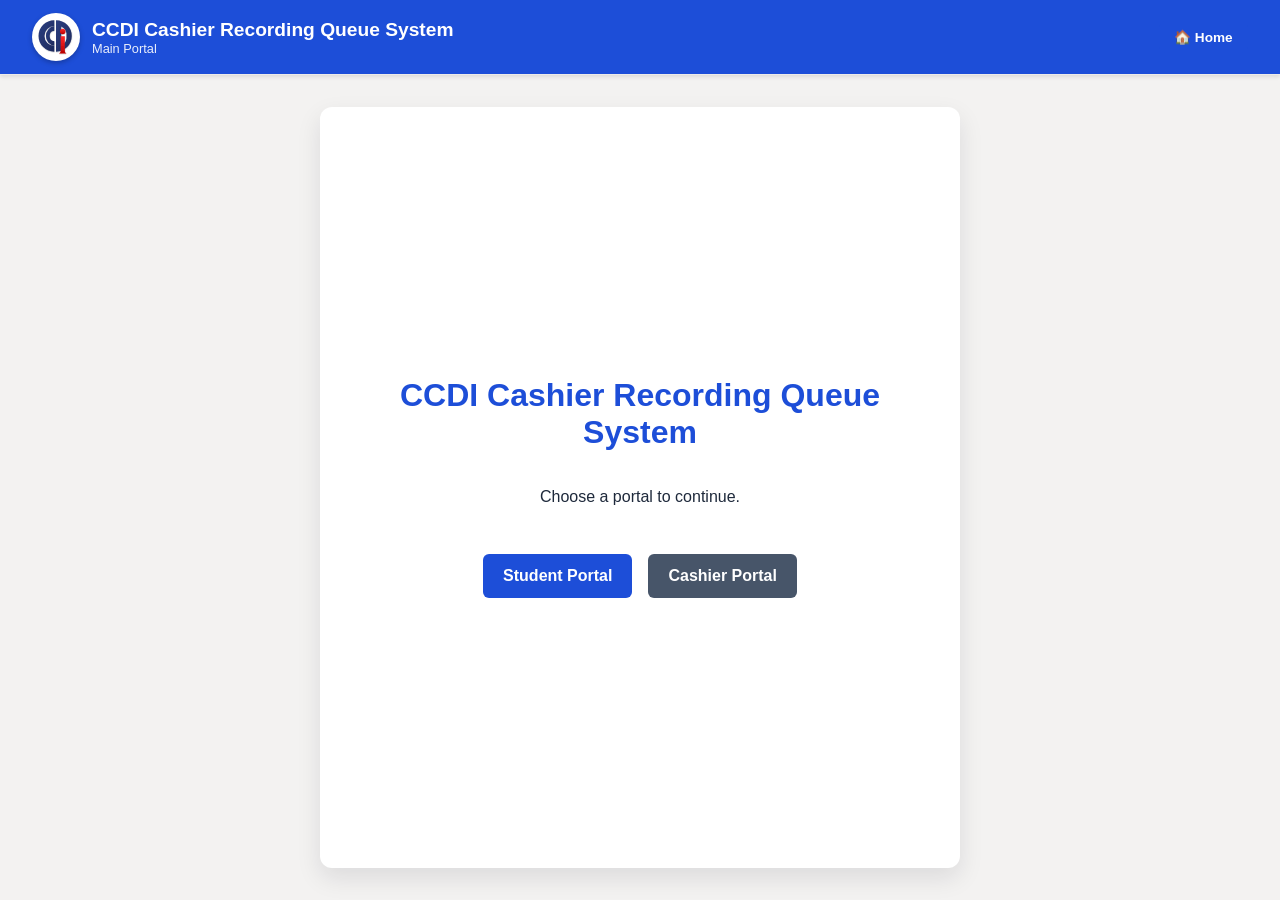
==== commit 7d1a2e8b: "Update frontend UI, standardize English texts, refine home button, and add professional button anima" ====
--- a/index.html
+++ b/index.html
@@ -4,31 +4,128 @@
   <meta charset="UTF-8">
   <meta name="viewport" content="width=device-width, initial-scale=1.0">
   <title>CCDI School Cashier Queue System</title>
+  <link rel="stylesheet" href="styles.css">
   <style>
     body {
-      align-items: center;
-      background: #f1f5f9;
-      color: #1e293b;
-      display: flex;
-      font-family: Arial, sans-serif;
-      justify-content: center;
-      margin: 0;
+      display: flex;
+      flex-direction: column;
       min-height: 100vh;
     }
 
     main {
+      align-items: center;
       background: #fff;
       border-radius: 12px;
       box-shadow: 0 10px 25px rgba(15, 23, 42, 0.1);
+      color: #1e293b;
+      display: flex;
+      flex: 1;
+      flex-direction: column;
+      font-family: Arial, sans-serif;
+      height: auto;
+      justify-content: center;
       max-width: 640px;
+      margin: 2rem auto;
       padding: 2.5rem;
       text-align: center;
-      width: calc(100% - 3rem);
-    }
-
-    h1 {
+      width: calc(100% - 2rem);
+    }
+
+    main h1 {
       color: #1d4ed8;
       margin-top: 0;
+    }
+
+    body > header {
+      background-color: #1d4ed8;
+      color: white;
+      padding: 0.8rem 2rem;
+      display: flex;
+      justify-content: space-between;
+      align-items: center;
+      box-shadow: 0 2px 4px rgba(0,0,0,0.1);
+      position: sticky;
+      top: 0;
+      z-index: 100;
+    }
+
+    body > header .brand {
+      display: flex;
+      align-items: center;
+      gap: 12px;
+      cursor: pointer;
+      color: inherit;
+      text-decoration: none;
+      padding: 0;
+      border: 0;
+    }
+
+    body > header .logo-circle {
+      width: 48px;
+      height: 48px;
+      background: white;
+      border-radius: 50%;
+      display: flex;
+      align-items: center;
+      justify-content: center;
+      overflow: hidden;
+      padding: 3px;
+      box-shadow: 0 2px 5px rgba(0,0,0,0.25);
+      flex-shrink: 0;
+    }
+
+    body > header .logo-circle svg {
+      width: 100%;
+      height: 100%;
+      display: block;
+    }
+
+    body > header .brand-text h1 {
+      color: inherit;
+      font-size: 1.2rem;
+      font-weight: 700;
+      line-height: 1.2;
+      margin: 0;
+    }
+
+    body > header .brand-text p {
+      font-size: 0.8rem;
+      opacity: 0.9;
+      margin: 0;
+    }
+
+    body > header .nav-actions {
+      display: flex;
+      gap: 10px;
+    }
+
+    body > header .btn-nav {
+      background: #1d4ed8;
+      color: white;
+      text-decoration: none;
+      border: 1px solid #1d4ed8;
+      padding: 0.45rem 0.9rem;
+      border-radius: 6px;
+      font-size: 0.85rem;
+      font-weight: 600;
+      cursor: pointer;
+      transition: all 0.2s;
+      display: inline-flex;
+      align-items: center;
+      gap: 6px;
+      transition: background-color .18s ease, border-color .18s ease, box-shadow .18s ease, transform .18s ease;
+    }
+
+    body > header .btn-nav:hover {
+      background: #1e40af;
+      border-color: #1e40af;
+      box-shadow: 0 3px 8px rgba(32, 31, 30, .14);
+      transform: translateY(-1px);
+    }
+
+    body > header .btn-nav:active {
+      box-shadow: none;
+      transform: translateY(0) scale(.98);
     }
 
     .portals {
@@ -55,9 +152,72 @@
     .portals a:last-child {
       background: #475569;
     }
+
+    @media (max-width: 600px) {
+      body > header {
+        padding: 0.8rem 1rem;
+      }
+
+      body > header .brand-text h1 {
+        font-size: 1rem;
+      }
+    }
   </style>
 </head>
 <body>
+  <header>
+    <a class="brand" href="index.html">
+      <div class="logo-circle">
+        <!-- High-definition, fully vector-traced CCDI Logo -->
+        <svg viewBox="0 0 200 200" width="100%" height="100%" xmlns="http://www.w3.org/2000/svg">
+          <defs>
+            <filter id="drop-shadow" x="-10%" y="-10%" width="120%" height="120%">
+              <feDropShadow dx="1" dy="2" stdDeviation="1.5" flood-color="#000000" flood-opacity="0.3"/>
+            </filter>
+
+            <linearGradient id="blue-grad" x1="0%" y1="0%" x2="100%" y2="100%">
+              <stop offset="0%" stop-color="#2c3e80"/>
+              <stop offset="100%" stop-color="#1d2a5c"/>
+            </linearGradient>
+
+            <linearGradient id="red-grad" x1="0%" y1="0%" x2="0%" y2="100%">
+              <stop offset="0%" stop-color="#ff2a2a"/>
+              <stop offset="100%" stop-color="#b80000"/>
+            </linearGradient>
+          </defs>
+
+          <g filter="url(#drop-shadow)">
+            <!-- Outer C Loop -->
+            <path d="M 92,20 A 75,75 0 1,0 92,170 L 92,142 A 47,47 0 1,1 92,48 Z"
+                  fill="url(#blue-grad)"/>
+
+            <!-- Inner C Arc -->
+            <path d="M 92,48 A 47,47 0 0,0 52,95 A 47,47 0 0,0 92,142 L 92,120 A 25,25 0 0,1 70,95 A 25,25 0 0,1 92,70 Z"
+                  fill="url(#blue-grad)"/>
+
+            <!-- D Right Loop -->
+            <path d="M 100,20 L 100,170 A 75,75 0 0,0 175,95 A 75,75 0 0,0 100,20 Z
+                     M 125,50 A 45,45 0 0,1 150,95 A 45,45 0 0,1 125,140 L 125,50 Z"
+                  fill="url(#blue-grad)"/>
+
+            <!-- Red i Dot -->
+            <circle cx="132" cy="74" r="13" fill="url(#red-grad)"/>
+
+            <!-- Red i Stem -->
+            <path d="M 122,96 L 142,96 L 142,168 Q 142,176 150,178 L 114,178 Q 122,176 122,168 Z"
+                  fill="url(#red-grad)"/>
+          </g>
+        </svg>
+      </div>
+      <div class="brand-text">
+        <h1>CCDI Cashier Recording Queue System</h1>
+        <p id="portalSubHeader">Main Portal</p>
+      </div>
+    </a>
+    <div class="nav-actions">
+      <a class="btn-nav" href="index.html">🏠 Home</a>
+    </div>
+  </header>
   <main>
     <h1>CCDI Cashier Recording Queue System</h1>
     <p>Choose a portal to continue.</p>
--- a/styles.css
+++ b/styles.css
@@ -0,0 +1,1235 @@
+:root {
+  color-scheme: light;
+  --canvas: #F3F2F1;
+  --surface: #FFFFFF;
+  --surface-subtle: #FAF9F8;
+  --border: #EDEBE9;
+  --text: #201F1E;
+  --muted: #605E5C;
+  --primary: #0078D4;
+  --primary-hover: #106EBE;
+  --success: #107C10;
+  --warning: #8A6A00;
+  --danger: #A4262C;
+  --shadow: 0 1.6px 3.6px rgba(0,0,0,.13);
+  --bg: var(--canvas);
+  --bg-light: var(--canvas);
+  --surface-alt: var(--surface-subtle);
+  --primary-dark: var(--primary-hover);
+  --text-dark: var(--text);
+  --text-muted: var(--muted);
+  --border-color: var(--border);
+  --card-bg: var(--surface);
+  --primary-blue: var(--primary);
+  --success-green: var(--success);
+  --warning-amber: var(--warning);
+  --danger-red: var(--danger);
+}
+
+* {
+  box-sizing: border-box;
+}
+
+html,
+body {
+  min-height: 100%;
+  margin: 0;
+  background: var(--canvas);
+  color: var(--text);
+  font-family: "Segoe UI", SegoeUI, Tahoma, Arial, sans-serif;
+}
+
+body {
+  display: flex;
+  min-height: 100vh;
+  overflow: hidden;
+}
+
+[hidden] {
+  display: none !important;
+}
+
+button,
+input,
+select,
+textarea {
+  color: inherit;
+  font: inherit;
+}
+
+button,
+input,
+select,
+textarea,
+.card,
+.kpi-card,
+.details-list,
+.modal,
+.nav-link,
+.btn {
+  border-radius: 0;
+}
+
+:focus-visible {
+  outline: 2px solid #0078D4;
+  outline-offset: 2px;
+}
+
+aside {
+  z-index: 2;
+  display: flex;
+  width: 252px;
+  flex: 0 0 252px;
+  flex-direction: column;
+  justify-content: space-between;
+  background: #FFFFFF;
+  color: var(--text);
+  border-right: 1px solid var(--border);
+}
+
+.brand {
+  display: flex;
+  align-items: center;
+  gap: 12px;
+  padding: 18px 16px;
+  border-bottom: 1px solid var(--border);
+}
+
+.brand-logo {
+  display: grid;
+  width: 40px;
+  height: 40px;
+  flex: 0 0 40px;
+  place-items: center;
+  background: var(--primary);
+  color: #FFFFFF;
+  font-size: 17px;
+}
+
+.brand-title {
+  color: var(--text);
+  font-size: 14px;
+  font-weight: 650;
+  line-height: 1.3;
+}
+
+.nav-menu {
+  margin: 14px 0 0;
+  padding: 0 12px;
+  list-style: none;
+}
+
+.nav-item {
+  margin-bottom: 4px;
+}
+
+.nav-link {
+  display: flex;
+  align-items: center;
+  gap: 10px;
+  padding: 11px 12px;
+  border-left: 3px solid transparent;
+  color: var(--text);
+  font-size: 14px;
+  font-weight: 600;
+  text-decoration: none;
+}
+
+.nav-link:hover,
+.nav-link.active {
+  border-left-color: var(--primary);
+  background: #F3F2F1;
+  color: var(--primary);
+}
+
+.sidebar-footer {
+  padding: 16px 18px;
+  border-top: 1px solid var(--border);
+  color: var(--muted);
+  font-size: 12px;
+}
+
+.clock-display {
+  margin-top: 8px;
+  color: var(--text);
+  font-family: Consolas, "Courier New", monospace;
+  font-size: 14px;
+  font-weight: 700;
+}
+
+.user-display {
+  margin-top: 10px;
+  overflow-wrap: anywhere;
+  color: var(--text);
+  font-size: 12px;
+}
+
+.logout-button {
+  margin-top: 10px;
+  padding: 0;
+  border: 0;
+  background: transparent;
+  color: var(--primary);
+  cursor: pointer;
+  font-size: 12px;
+  font-weight: 650;
+}
+
+main {
+  display: flex;
+  width: 0;
+  min-width: 0;
+  height: 100vh;
+  flex: 1 1 auto;
+  flex-direction: column;
+  overflow-y: auto;
+}
+
+.auth-locked aside,
+.auth-locked main {
+  visibility: hidden;
+}
+
+.page-view {
+  display: none;
+  min-width: 0;
+}
+
+.page-view.active {
+  display: block;
+}
+
+header {
+  position: sticky;
+  z-index: 4;
+  top: 0;
+  display: flex;
+  min-height: 64px;
+  align-items: center;
+  justify-content: space-between;
+  padding: 14px 28px;
+  border-bottom: 1px solid var(--border);
+  background: #FFFFFF;
+}
+
+.header-title {
+  margin: 0;
+  color: var(--text);
+  font-size: 19px;
+  font-weight: 650;
+}
+
+.container {
+  width: min(1360px, calc(100% - 36px));
+  margin: 0 auto;
+  padding: 22px 0 28px;
+}
+
+.kpi-grid {
+  display: grid;
+  grid-template-columns: repeat(4, minmax(0, 1fr));
+  gap: 14px;
+  margin-bottom: 18px;
+}
+
+.kpi-card {
+  display: flex;
+  min-width: 0;
+  align-items: center;
+  gap: 14px;
+  padding: 17px;
+  border: 1px solid var(--border);
+  background: var(--surface);
+  box-shadow: var(--shadow);
+}
+
+.kpi-icon {
+  display: grid;
+  width: 42px;
+  height: 42px;
+  flex: 0 0 42px;
+  place-items: center;
+  background: #E5F1FB;
+  color: var(--primary);
+  font-size: 17px;
+}
+
+.kpi-details {
+  display: flex;
+  min-width: 0;
+  flex-direction: column;
+  gap: 4px;
+}
+
+.kpi-details .title,
+.kpi-details .sub {
+  color: var(--muted);
+  font-size: 12px;
+}
+
+.kpi-details .title {
+  font-weight: 600;
+}
+
+.kpi-details .value {
+  font-size: 26px;
+  font-weight: 650;
+  line-height: 1.1;
+}
+
+.queue-section {
+  display: grid;
+  grid-template-columns: minmax(280px, 360px) minmax(0, 1fr);
+  gap: 16px;
+}
+
+.queue-section + .queue-section {
+  margin-top: 16px;
+}
+
+.card {
+  min-width: 0;
+  overflow-x: auto;
+  padding: 18px;
+  border: 1px solid var(--border);
+  background: var(--surface);
+  box-shadow: var(--shadow);
+}
+
+.card-header {
+  display: flex;
+  align-items: center;
+  justify-content: space-between;
+  margin-bottom: 14px;
+  padding-bottom: 10px;
+  border-bottom: 1px solid var(--border);
+}
+
+.card-title {
+  margin: 0;
+  font-size: 15px;
+  font-weight: 650;
+}
+
+.muted {
+  color: var(--muted);
+  font-weight: 500;
+}
+
+.serving-number {
+  min-height: 54px;
+  margin: 8px 0 12px;
+  font-size: 40px;
+  font-weight: 700;
+  letter-spacing: -.03em;
+  text-align: center;
+}
+
+.regular-text {
+  color: var(--primary);
+}
+
+.priority-text {
+  color: #8A6A00;
+}
+
+.details-list {
+  display: flex;
+  min-height: 112px;
+  flex-direction: column;
+  gap: 8px;
+  padding: 12px;
+  border: 1px solid var(--border);
+  background: var(--surface-subtle);
+}
+
+.details-row {
+  display: flex;
+  justify-content: space-between;
+  gap: 12px;
+  font-size: 12px;
+}
+
+.details-label {
+  color: var(--muted);
+}
+
+.details-value {
+  font-weight: 600;
+  text-align: right;
+}
+
+.empty-msg {
+  padding: 10px;
+  color: var(--muted);
+  font-style: italic;
+  text-align: center;
+}
+
+.action-btns {
+  display: grid;
+  grid-template-columns: repeat(2, minmax(0, 1fr));
+  gap: 8px;
+  margin-top: 14px;
+}
+
+.btn {
+  display: inline-flex;
+  min-height: 38px;
+  align-items: center;
+  justify-content: center;
+  gap: 6px;
+  padding: 9px 12px;
+  border: 1px solid transparent;
+  cursor: pointer;
+  font-size: 12px;
+  font-weight: 650;
+  transition:
+    background-color .18s ease,
+    border-color .18s ease,
+    color .18s ease,
+    box-shadow .18s ease,
+    transform .18s ease;
+}
+
+button,
+input[type="button"],
+input[type="submit"],
+input[type="reset"],
+.btn,
+.btn-nav,
+.btn-submit,
+.btn-portal,
+.btn-action,
+.btn-text-danger,
+.logout-button,
+.close-btn {
+  transition:
+    background-color .18s ease,
+    border-color .18s ease,
+    color .18s ease,
+    box-shadow .18s ease,
+    transform .18s ease;
+}
+
+button:not(:disabled):hover,
+input[type="button"]:not(:disabled):hover,
+input[type="submit"]:not(:disabled):hover,
+input[type="reset"]:not(:disabled):hover,
+.btn:not(:disabled):hover,
+.btn-nav:hover,
+.btn-submit:not(:disabled):hover,
+.btn-portal:hover,
+.btn-action:not(:disabled):hover,
+.btn-text-danger:hover,
+.logout-button:hover,
+.close-btn:hover {
+  transform: translateY(-1px);
+  box-shadow: 0 3px 8px rgba(32, 31, 30, .14);
+}
+
+button:not(:disabled):active,
+input[type="button"]:not(:disabled):active,
+input[type="submit"]:not(:disabled):active,
+input[type="reset"]:not(:disabled):active,
+.btn:not(:disabled):active,
+.btn-nav:active,
+.btn-submit:not(:disabled):active,
+.btn-portal:active,
+.btn-action:not(:disabled):active,
+.btn-text-danger:active,
+.logout-button:active,
+.close-btn:active {
+  transform: translateY(0) scale(.98);
+  box-shadow: none;
+}
+
+button:disabled,
+input[type="button"]:disabled,
+input[type="submit"]:disabled,
+input[type="reset"]:disabled,
+.btn:disabled,
+.btn-submit:disabled,
+.btn-action:disabled {
+  cursor: not-allowed;
+  opacity: .52;
+}
+
+.btn-primary {
+  border-color: var(--primary);
+  background: var(--primary);
+  color: #FFFFFF;
+}
+
+.btn-primary:hover:not(:disabled) {
+  border-color: var(--primary-hover);
+  background: var(--primary-hover);
+}
+
+.btn-secondary {
+  border-color: #C8C6C4;
+  background: #FFFFFF;
+  color: var(--text);
+}
+
+.btn-secondary:hover:not(:disabled) {
+  background: var(--surface-subtle);
+}
+
+.btn-success {
+  border-color: var(--success);
+  background: var(--success);
+  color: #FFFFFF;
+}
+
+.btn-text-danger {
+  padding: 8px 10px;
+  border: 1px solid var(--danger);
+  background: #FFFFFF;
+  color: var(--danger);
+  cursor: pointer;
+  font-weight: 650;
+}
+
+.btn-text-danger:hover {
+  background: #FDF3F4;
+}
+
+table {
+  width: 100%;
+  border-collapse: collapse;
+  font-size: 12px;
+}
+
+th,
+td {
+  padding: 10px 12px;
+  border-bottom: 1px solid var(--border);
+  text-align: left;
+  white-space: nowrap;
+}
+
+th {
+  background: var(--surface-subtle);
+  color: #484644;
+  font-weight: 650;
+}
+
+tbody tr {
+  transition: background-color .12s ease;
+}
+
+tbody tr:hover {
+  background: var(--canvas);
+}
+
+td {
+  color: var(--text);
+}
+
+.badge-status {
+  display: inline-block;
+  padding: 4px 8px;
+  background: #F3F2F1;
+  color: var(--text);
+  font-size: 10px;
+  font-weight: 650;
+}
+
+.status-next {
+  background: #E5F1FB;
+  color: #004578;
+}
+
+.status-waiting {
+  background: #F3F2F1;
+  color: #484644;
+}
+
+.status-completed {
+  background: #DFF6DD;
+  color: #0B6A0B;
+}
+
+.status-skipped {
+  background: #FDE7E9;
+  color: #A4262C;
+}
+
+.toolbar {
+  display: flex;
+  gap: 10px;
+  margin-bottom: 14px;
+}
+
+.search-input,
+.filter-select,
+.form-group input,
+.form-group select,
+.form-group textarea,
+.form-control {
+  width: 100%;
+  min-height: 38px;
+  padding: 8px 10px;
+  border: 1px solid #8A8886;
+  background: #FFFFFF;
+  color: var(--text);
+  font-size: 13px;
+}
+
+.search-input,
+.filter-select {
+  width: auto;
+  min-width: 180px;
+}
+
+.form-group {
+  margin-bottom: 14px;
+}
+
+.form-group label {
+  display: block;
+  margin-bottom: 6px;
+  color: var(--text);
+  font-size: 12px;
+  font-weight: 650;
+}
+
+.form-group input:focus,
+.form-group select:focus,
+.form-group textarea:focus,
+.form-control:focus,
+.search-input:focus,
+.filter-select:focus {
+  border-color: var(--primary);
+  outline: 2px solid var(--primary);
+  outline-offset: 0;
+}
+
+.reports-summary-grid,
+.reports-breakdown-grid {
+  display: grid;
+  grid-template-columns: repeat(3, minmax(0, 1fr));
+  gap: 14px;
+  margin-bottom: 16px;
+}
+
+.reports-breakdown-grid {
+  grid-template-columns: repeat(2, minmax(0, 1fr));
+}
+
+.stat-box {
+  display: flex;
+  flex-direction: column;
+  gap: 8px;
+}
+
+.stat-label {
+  color: var(--muted);
+  font-size: 12px;
+}
+
+.stat-value {
+  font-size: 25px;
+  font-weight: 650;
+}
+
+.payment-metrics-grid {
+  display: grid;
+  grid-template-columns: repeat(3, minmax(0, 1fr));
+  gap: 14px;
+  margin-bottom: 16px;
+}
+
+.payment-metric-card {
+  display: flex;
+  min-height: 142px;
+  flex-direction: column;
+  justify-content: space-between;
+  gap: 14px;
+}
+
+.payment-metric-heading,
+.payment-metric-footer,
+.payment-activity-record-heading,
+.payment-activity-record-pagination {
+  display: flex;
+  align-items: center;
+  justify-content: space-between;
+  gap: 12px;
+}
+
+.payment-metric-heading {
+  color: var(--muted);
+  font-size: 12px;
+  font-weight: 600;
+}
+
+.payment-metric-heading i {
+  color: var(--primary);
+  font-size: 15px;
+}
+
+.payment-metric-value {
+  overflow-wrap: anywhere;
+  color: var(--text);
+  font-size: clamp(20px, 2.2vw, 28px);
+  font-weight: 650;
+  line-height: 1.15;
+}
+
+.payment-metric-footer {
+  min-height: 24px;
+  color: var(--muted);
+  font-size: 11px;
+}
+
+.payment-activity-card,
+.payment-activity-record-card {
+  margin-bottom: 16px;
+}
+
+.payment-activity-card .card-header {
+  margin-bottom: 12px;
+}
+
+.payment-activity-subtitle {
+  margin: 5px 0 0;
+  color: var(--muted);
+  font-size: 12px;
+  font-weight: 400;
+}
+
+.payment-activity-total {
+  color: var(--text);
+  font-size: 18px;
+  font-weight: 650;
+}
+
+.payment-activity-chart {
+  display: grid;
+  min-height: 150px;
+  grid-template-columns: repeat(7, minmax(0, 1fr));
+  align-items: end;
+  gap: 12px;
+  padding: 8px 4px 0;
+  border-bottom: 1px solid var(--border);
+  background: repeating-linear-gradient(
+    to top,
+    transparent 0,
+    transparent 36px,
+    var(--border) 37px,
+    transparent 38px
+  );
+}
+
+.payment-chart-column {
+  display: flex;
+  height: 140px;
+  min-width: 0;
+  flex-direction: column;
+  align-items: center;
+  justify-content: end;
+  gap: 7px;
+}
+
+.payment-chart-empty {
+  grid-column: 1 / -1;
+  align-self: center;
+  margin: 0;
+  color: var(--muted);
+  font-size: 13px;
+  text-align: center;
+}
+
+.payment-chart-bar {
+  width: min(42px, 70%);
+  min-height: 2px;
+  background: var(--primary);
+  transition: height .2s ease;
+}
+
+.payment-chart-label {
+  padding-bottom: 5px;
+  color: var(--muted);
+  font-size: 11px;
+}
+
+.payment-activity-record-heading {
+  margin-bottom: 14px;
+}
+
+.payment-activity-record-toolbar {
+  align-items: center;
+  flex-wrap: wrap;
+}
+
+.payment-search-label,
+.payment-filter-label {
+  color: var(--muted);
+  font-size: 12px;
+  font-weight: 600;
+}
+
+.payment-activity-record-toolbar .search-input {
+  flex: 1 1 220px;
+}
+
+.payment-activity-record-toolbar .filter-select {
+  min-width: 130px;
+}
+
+.payment-activity-record-message {
+  min-height: 18px;
+  margin: 0 0 8px;
+  color: var(--muted);
+  font-size: 12px;
+}
+
+.payment-activity-record-table-wrap {
+  width: 100%;
+  overflow-x: auto;
+}
+
+.payment-activity-record-table {
+  min-width: 900px;
+}
+
+.payment-activity-record-table td:nth-child(1),
+.payment-activity-record-table td:nth-child(2) {
+  font-weight: 600;
+}
+
+.payment-activity-record-pagination {
+  margin-top: 14px;
+  color: var(--muted);
+  font-size: 12px;
+}
+
+.payment-activity-record-pagination > div {
+  display: flex;
+  gap: 8px;
+}
+
+.payment-activity-record-pagination .btn {
+  min-height: 34px;
+  padding: 6px 12px;
+}
+
+.footer-bar {
+  display: flex;
+  align-items: center;
+  justify-content: space-between;
+  gap: 12px;
+  margin-top: auto;
+  padding: 12px 20px;
+  border-top: 1px solid var(--border);
+  background: #FFFFFF;
+  color: var(--muted);
+  font-size: 12px;
+}
+
+.storage-status {
+  margin-left: auto;
+}
+
+.modal {
+  width: min(460px, calc(100vw - 32px));
+  max-height: 90vh;
+  padding: 0;
+  overflow: auto;
+  border: 1px solid var(--border);
+  background: #FFFFFF;
+  box-shadow: 0 8px 24px rgba(0, 0, 0, .2);
+}
+
+.modal::backdrop {
+  background: rgba(32, 31, 30, .45);
+}
+
+.modal-content {
+  padding: 20px;
+}
+
+.modal-header {
+  display: flex;
+  align-items: center;
+  justify-content: space-between;
+  margin: -20px -20px 16px;
+  padding: 16px 20px;
+  border-bottom: 1px solid var(--border);
+  background: var(--surface-subtle);
+}
+
+.modal-header h2,
+.modal-header h3 {
+  margin: 0;
+  font-size: 17px;
+  font-weight: 650;
+}
+
+.close-btn {
+  border: 0;
+  background: transparent;
+  color: var(--muted);
+  cursor: pointer;
+  font-size: 24px;
+}
+
+.modal-actions {
+  display: flex;
+  justify-content: flex-end;
+  gap: 8px;
+  margin-top: 18px;
+}
+
+.login-modal {
+  width: min(420px, calc(100vw - 32px));
+}
+
+.login-form .form-group input {
+  min-height: 42px;
+}
+
+.login-form .modal-actions .btn {
+  width: 100%;
+  min-height: 42px;
+}
+
+.login-message {
+  min-height: 20px;
+  margin: 0;
+  color: var(--danger);
+  font-size: 13px;
+}
+
+/* Student portal shares the Fluent tokens while retaining its portal layout. */
+.portal-page {
+  display: block;
+  min-height: 100vh;
+  overflow: auto;
+  background: var(--canvas) !important;
+  color: var(--text) !important;
+  font-family: "Segoe UI", SegoeUI, Tahoma, Arial, sans-serif !important;
+}
+
+.portal-page header {
+  position: sticky;
+  top: 0;
+  min-height: 66px;
+  padding: 10px 24px;
+  border-bottom: 1px solid var(--border);
+  background: #FFFFFF;
+  color: var(--text);
+  box-shadow: none;
+}
+
+.portal-page .brand-text h1,
+.portal-page .brand-text p {
+  color: var(--text);
+}
+
+.portal-page .btn-nav {
+  border: 1px solid #1D4ED8;
+  background: #1D4ED8;
+  color: #FFFFFF;
+}
+
+.portal-page .btn-nav:hover {
+  border-color: #1E40AF;
+  background: #1E40AF;
+}
+
+.portal-page .hero-container {
+  width: min(950px, calc(100% - 32px));
+  margin: 48px auto;
+}
+
+.portal-page .hero-title,
+.portal-page .portal-card h2 {
+  color: var(--text);
+}
+
+.portal-page .hero-subtitle,
+.portal-page .portal-card p {
+  color: var(--muted);
+}
+
+.portal-page .portal-card,
+.portal-page .panel,
+.portal-page .modal-box {
+  border: 1px solid var(--border) !important;
+  border-radius: 0 !important;
+  background: #FFFFFF !important;
+  box-shadow: var(--shadow) !important;
+}
+
+.portal-page .portal-card:hover {
+  transform: none;
+  border-color: var(--primary) !important;
+  box-shadow: var(--shadow) !important;
+}
+
+.portal-page .portal-icon {
+  border-radius: 0;
+  background: #E5F1FB;
+  color: var(--primary);
+}
+
+.portal-page .btn-portal,
+.portal-page .btn-submit {
+  border: 1px solid var(--primary);
+  border-radius: 0;
+  background: var(--primary);
+  color: #FFFFFF;
+}
+
+.portal-page .btn-submit {
+  min-height: 42px;
+}
+
+.portal-page .btn-portal:hover,
+.portal-page .btn-submit:hover {
+  background: var(--primary-hover);
+}
+
+.portal-page .btn-submit:hover:not(:disabled),
+.portal-page .btn-portal:hover {
+  transform: translateY(-1px);
+  box-shadow: 0 3px 8px rgba(32, 31, 30, .14);
+}
+
+.portal-page .btn-submit:active:not(:disabled),
+.portal-page .btn-portal:active {
+  transform: translateY(0) scale(.98);
+  box-shadow: none;
+}
+
+@media (prefers-reduced-motion: reduce) {
+  *,
+  *::before,
+  *::after {
+    scroll-behavior: auto !important;
+    transition-duration: .01ms !important;
+    animation-duration: .01ms !important;
+    animation-iteration-count: 1 !important;
+  }
+}
+
+.portal-page .student-layout {
+  width: min(1280px, calc(100% - 32px));
+  max-width: none;
+  margin: 24px auto;
+  padding: 0;
+  gap: 16px;
+}
+
+.portal-page .panel-header {
+  padding: 13px 16px;
+  border-bottom: 1px solid var(--border);
+  background: var(--surface-subtle);
+  color: var(--text);
+  font-weight: 650;
+}
+
+.portal-page .panel-body {
+  padding: 16px;
+}
+
+.portal-page .form-group label,
+.portal-page .step-title {
+  color: var(--text);
+}
+
+.portal-page .form-control {
+  min-height: 40px;
+  border: 1px solid #8A8886;
+  border-radius: 0;
+  background: #FFFFFF;
+  color: var(--text);
+}
+
+.portal-page .form-control:focus {
+  border-color: var(--primary);
+  box-shadow: 0 0 0 2px var(--primary);
+}
+
+.portal-page .service-card {
+  border: 1px solid var(--border);
+  border-radius: 0;
+  background: var(--surface-subtle);
+}
+
+.portal-page .service-card.selected,
+.portal-page .service-card:hover {
+  border-color: var(--primary);
+  border-radius: 0;
+  background: #E5F1FB;
+  box-shadow: inset 0 0 0 1px var(--primary);
+}
+
+.portal-page .step-box {
+  border-radius: 0;
+  background: #F3F2F1;
+}
+
+.portal-page .step-badge {
+  border-radius: 0;
+  background: var(--primary);
+}
+
+.portal-page .radio-label {
+  border-radius: 0;
+}
+
+.portal-page .modal-overlay {
+  background: rgba(32, 31, 30, .48);
+}
+
+.portal-page .modal-box {
+  padding: 24px;
+}
+
+.portal-page .restriction-banner {
+  border-radius: 0;
+}
+
+.portal-page table {
+  background: #FFFFFF;
+}
+
+.portal-page th {
+  background: var(--surface-subtle);
+}
+
+.portal-page td,
+.portal-page th {
+  border-color: var(--border);
+}
+
+@media (max-width: 1050px) {
+  .queue-section {
+    grid-template-columns: minmax(240px, 320px) minmax(0, 1fr);
+  }
+
+  .portal-page .student-layout {
+    grid-template-columns: repeat(2, minmax(0, 1fr));
+  }
+}
+
+@media (max-width: 760px) {
+  body:not(.portal-page) {
+    display: block;
+    overflow: auto;
+  }
+
+  aside {
+    width: 100%;
+    min-height: auto;
+  }
+
+  .sidebar-footer {
+    display: none;
+  }
+
+  main {
+    width: 100%;
+    height: auto;
+    min-height: calc(100vh - 60px);
+  }
+
+  .nav-menu {
+    display: flex;
+    flex-wrap: wrap;
+    gap: 4px;
+    padding-bottom: 10px;
+  }
+
+  .nav-item {
+    margin: 0;
+  }
+
+  .kpi-grid {
+    grid-template-columns: repeat(2, minmax(0, 1fr));
+  }
+
+  .queue-section,
+  .reports-breakdown-grid {
+    grid-template-columns: 1fr;
+  }
+
+  .reports-summary-grid {
+    grid-template-columns: 1fr;
+  }
+
+  .payment-metrics-grid {
+    grid-template-columns: repeat(2, minmax(0, 1fr));
+  }
+
+  .payment-activity-record-toolbar {
+    align-items: stretch;
+  }
+
+  .payment-search-label,
+  .payment-filter-label {
+    flex: 1 0 100%;
+  }
+
+  .payment-activity-record-toolbar .search-input,
+  .payment-activity-record-toolbar .filter-select {
+    width: 100%;
+  }
+
+  header {
+    padding: 12px 16px;
+  }
+
+  .container {
+    width: calc(100% - 24px);
+  }
+
+  .footer-bar {
+    flex-wrap: wrap;
+    padding: 12px;
+  }
+
+  .storage-status {
+    margin-left: 0;
+  }
+
+  .portal-page .student-layout {
+    grid-template-columns: 1fr;
+  }
+}
+
+@media (max-width: 480px) {
+  .kpi-grid {
+    grid-template-columns: 1fr;
+  }
+
+  .payment-metrics-grid {
+    grid-template-columns: 1fr;
+  }
+
+  .payment-activity-record-heading {
+    align-items: flex-start;
+    flex-direction: column;
+  }
+
+  .toolbar {
+    flex-direction: column;
+  }
+
+  .search-input,
+  .filter-select {
+    width: 100%;
+  }
+
+  .portal-page header {
+    padding: 10px 12px;
+  }
+
+  .portal-page .brand-text h1 {
+    font-size: 1rem;
+  }
+}
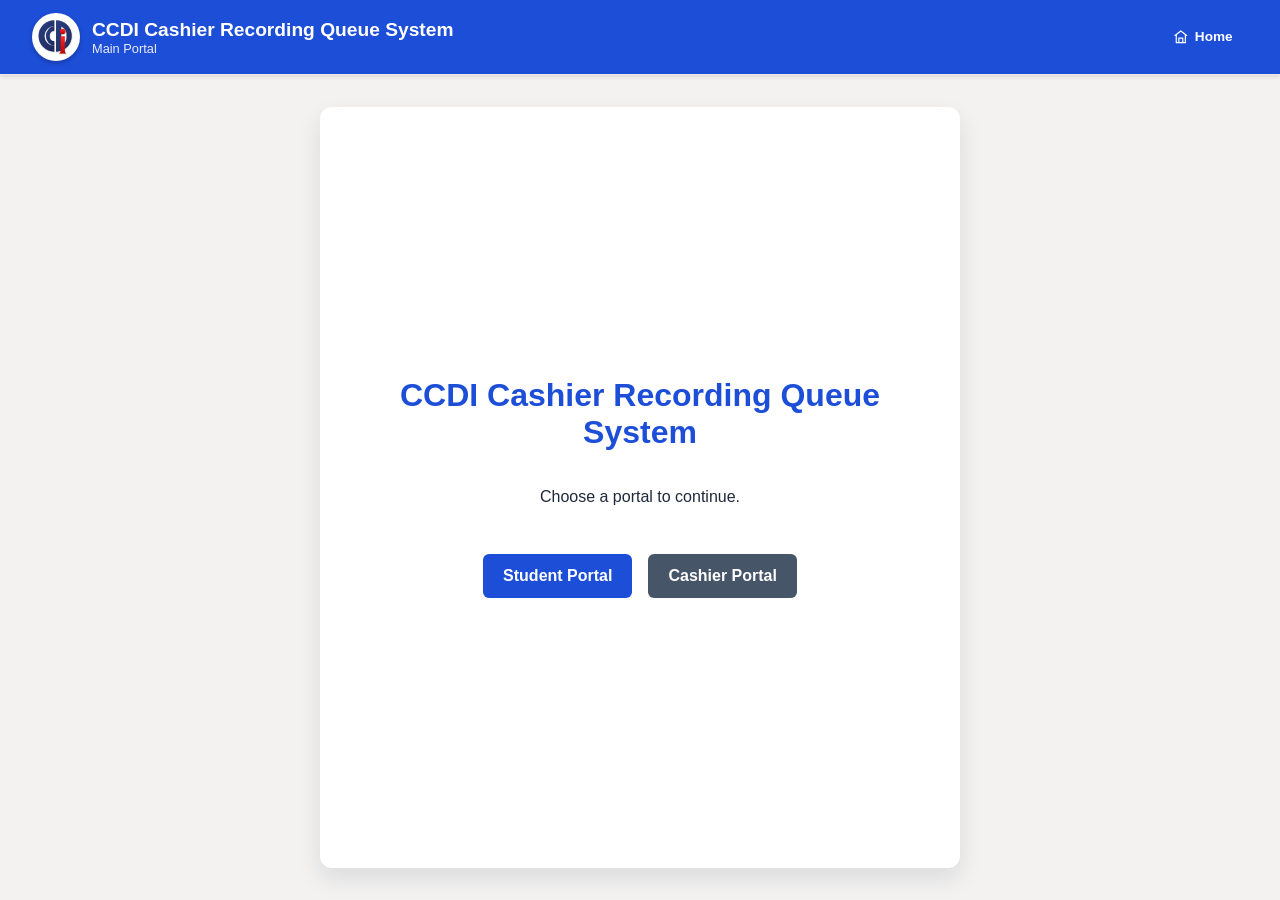
==== commit 278360dc: "Remove emojis/casual icons from UI elements and refine professional design" ====
--- a/index.html
+++ b/index.html
@@ -215,7 +215,10 @@
       </div>
     </a>
     <div class="nav-actions">
-      <a class="btn-nav" href="index.html">🏠 Home</a>
+      <a class="btn-nav" href="index.html">
+        <svg class="ui-icon" viewBox="0 0 24 24" aria-hidden="true" focusable="false"><path d="m3 10 9-7 9 7"/><path d="M5 9v12h14V9M9 21v-7h6v7"/></svg>
+        Home
+      </a>
     </div>
   </header>
   <main>
--- a/styles.css
+++ b/styles.css
@@ -30,6 +30,18 @@
   box-sizing: border-box;
 }
 
+.ui-icon {
+  width: 1.15em;
+  height: 1.15em;
+  flex: 0 0 auto;
+  fill: none;
+  stroke: currentColor;
+  stroke-width: 1.8;
+  stroke-linecap: round;
+  stroke-linejoin: round;
+  vertical-align: middle;
+}
+
 html,
 body {
   min-height: 100%;
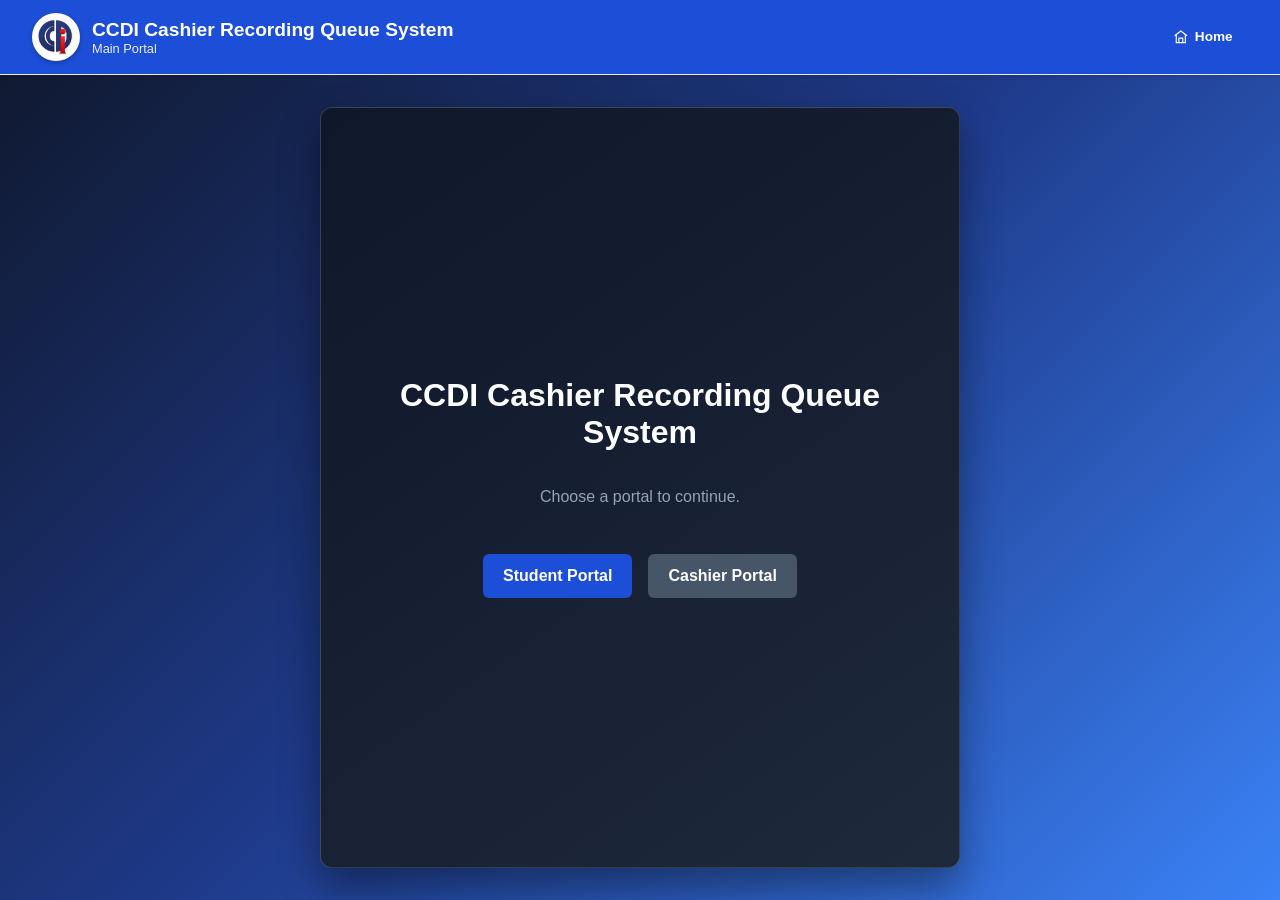
==== commit 5a234180: "Refactor cashier login layout to match student portal UI structure" ====
--- a/index.html
+++ b/index.html
@@ -10,14 +10,19 @@
       display: flex;
       flex-direction: column;
       min-height: 100vh;
+      margin: 0;
+      overflow-x: hidden;
+      overflow-y: auto;
+      background: linear-gradient(135deg, #0f172a 0%, #1e3a8a 50%, #3b82f6 100%) !important;
     }
 
     main {
       align-items: center;
-      background: #fff;
+      background: linear-gradient(145deg, #0f172a 0%, #1e293b 100%) !important;
+      color: #ffffff !important;
+      border: 1px solid rgba(255, 255, 255, 0.15) !important;
       border-radius: 12px;
-      box-shadow: 0 10px 25px rgba(15, 23, 42, 0.1);
-      color: #1e293b;
+      box-shadow: 0 20px 40px rgba(0, 0, 0, 0.4) !important;
       display: flex;
       flex: 1;
       flex-direction: column;
@@ -28,12 +33,21 @@
       margin: 2rem auto;
       padding: 2.5rem;
       text-align: center;
+      transition: transform 0.2s ease, box-shadow 0.2s ease;
       width: calc(100% - 2rem);
     }
 
+    main:hover {
+      transform: scale(1.02);
+    }
+
     main h1 {
-      color: #1d4ed8;
+      color: #ffffff !important;
       margin-top: 0;
+    }
+
+    main > p {
+      color: #94a3b8 !important;
     }
 
     body > header {
@@ -143,10 +157,18 @@
       font-weight: 600;
       padding: 0.8rem 1.25rem;
       text-decoration: none;
+      transition: transform 0.2s ease, box-shadow 0.2s ease, background-color 0.2s ease;
     }
 
     .portals a:hover {
       background: #1e40af;
+      box-shadow: 0 6px 12px rgba(15, 23, 42, 0.2);
+      transform: translateY(-2px) scale(1.02);
+    }
+
+    .portals a:active {
+      transform: translateY(0) scale(.98);
+      box-shadow: none;
     }
 
     .portals a:last-child {
--- a/styles.css
+++ b/styles.css
@@ -1,6 +1,7 @@
 :root {
   color-scheme: light;
   --canvas: #F3F2F1;
+  --page-gradient: linear-gradient(135deg, #DBEAFE 0%, #C7D2FE 50%, #E2E8F0 100%);
   --surface: #FFFFFF;
   --surface-subtle: #FAF9F8;
   --border: #EDEBE9;
@@ -11,7 +12,7 @@
   --success: #107C10;
   --warning: #8A6A00;
   --danger: #A4262C;
-  --shadow: 0 1.6px 3.6px rgba(0,0,0,.13);
+  --shadow: 0 4px 14px rgba(30, 60, 114, .12);
   --bg: var(--canvas);
   --bg-light: var(--canvas);
   --surface-alt: var(--surface-subtle);
@@ -46,7 +47,8 @@
 body {
   min-height: 100%;
   margin: 0;
-  background: var(--canvas);
+  background: var(--page-gradient);
+  background-attachment: fixed;
   color: var(--text);
   font-family: "Segoe UI", SegoeUI, Tahoma, Arial, sans-serif;
 }
@@ -54,7 +56,8 @@
 body {
   display: flex;
   min-height: 100vh;
-  overflow: hidden;
+  overflow-x: hidden;
+  overflow-y: auto;
 }
 
 [hidden] {
@@ -209,6 +212,22 @@
 
 .page-view.active {
   display: block;
+  animation: view-enter .24s ease both;
+}
+
+.view-section.active {
+  animation: view-enter .24s ease both;
+}
+
+@keyframes view-enter {
+  from {
+    opacity: 0;
+    transform: translateY(6px);
+  }
+  to {
+    opacity: 1;
+    transform: translateY(0);
+  }
 }
 
 header {
@@ -415,7 +434,9 @@
 .btn-action,
 .btn-text-danger,
 .logout-button,
-.close-btn {
+.close-btn,
+a[href]:not(.brand),
+[role="button"] {
   transition:
     background-color .18s ease,
     border-color .18s ease,
@@ -435,7 +456,9 @@
 .btn-action:not(:disabled):hover,
 .btn-text-danger:hover,
 .logout-button:hover,
-.close-btn:hover {
+.close-btn:hover,
+a[href]:not(.brand):hover,
+[role="button"]:hover {
   transform: translateY(-1px);
   box-shadow: 0 3px 8px rgba(32, 31, 30, .14);
 }
@@ -451,9 +474,38 @@
 .btn-action:not(:disabled):active,
 .btn-text-danger:active,
 .logout-button:active,
-.close-btn:active {
+.close-btn:active,
+a[href]:not(.brand):active,
+[role="button"]:active {
   transform: translateY(0) scale(.98);
   box-shadow: none;
+}
+
+.card,
+.kpi-card,
+.portal-card,
+.service-card {
+  transition:
+    background-color .2s ease,
+    border-color .2s ease,
+    box-shadow .2s ease,
+    transform .2s ease;
+}
+
+.card:hover,
+.kpi-card:hover {
+  box-shadow: 0 4px 12px rgba(32, 31, 30, .1);
+}
+
+.service-card:active,
+.portal-card:active {
+  transform: translateY(0) scale(.99);
+}
+
+input,
+select,
+textarea {
+  transition: border-color .18s ease, box-shadow .18s ease;
 }
 
 button:disabled,
@@ -899,6 +951,65 @@
   width: min(420px, calc(100vw - 32px));
 }
 
+.cashier-page #cashierLoginDialog {
+  width: min(400px, calc(100vw - 32px));
+  padding: 24px;
+  border-radius: 0;
+  background: #FFFFFF;
+  box-shadow: var(--shadow);
+}
+
+.cashier-page #cashierLoginDialog::backdrop {
+  background: rgba(32, 31, 30, .48);
+  backdrop-filter: blur(3px);
+}
+
+.cashier-login-content {
+  padding: 0;
+}
+
+.cashier-login-header {
+  margin-bottom: 1.2rem;
+  text-align: center;
+}
+
+.cashier-login-header h2 {
+  margin: 0;
+  color: var(--text);
+  font-size: 1.2rem;
+  font-weight: 650;
+}
+
+.cashier-login-header p {
+  margin: 4px 0 0;
+  color: var(--muted);
+  font-size: .82rem;
+}
+
+.cashier-login-actions {
+  flex-direction: column;
+  gap: 0;
+  margin-top: 8px;
+}
+
+.cashier-login-actions .btn {
+  width: 100%;
+  min-height: 42px;
+}
+
+.cashier-login-cancel {
+  width: 100%;
+  min-height: 30px;
+  margin-top: 8px;
+  padding: 0;
+  border: 0;
+  background: transparent;
+  color: var(--muted);
+  cursor: pointer;
+  font-size: .82rem;
+  text-align: center;
+}
+
 .login-form .form-group input {
   min-height: 42px;
 }
@@ -920,7 +1031,7 @@
   display: block;
   min-height: 100vh;
   overflow: auto;
-  background: var(--canvas) !important;
+  background: var(--page-gradient) !important;
   color: var(--text) !important;
   font-family: "Segoe UI", SegoeUI, Tahoma, Arial, sans-serif !important;
 }
@@ -977,9 +1088,9 @@
 }
 
 .portal-page .portal-card:hover {
-  transform: none;
+  transform: translateY(-3px);
   border-color: var(--primary) !important;
-  box-shadow: var(--shadow) !important;
+  box-shadow: 0 8px 20px rgba(32, 31, 30, .12) !important;
 }
 
 .portal-page .portal-icon {
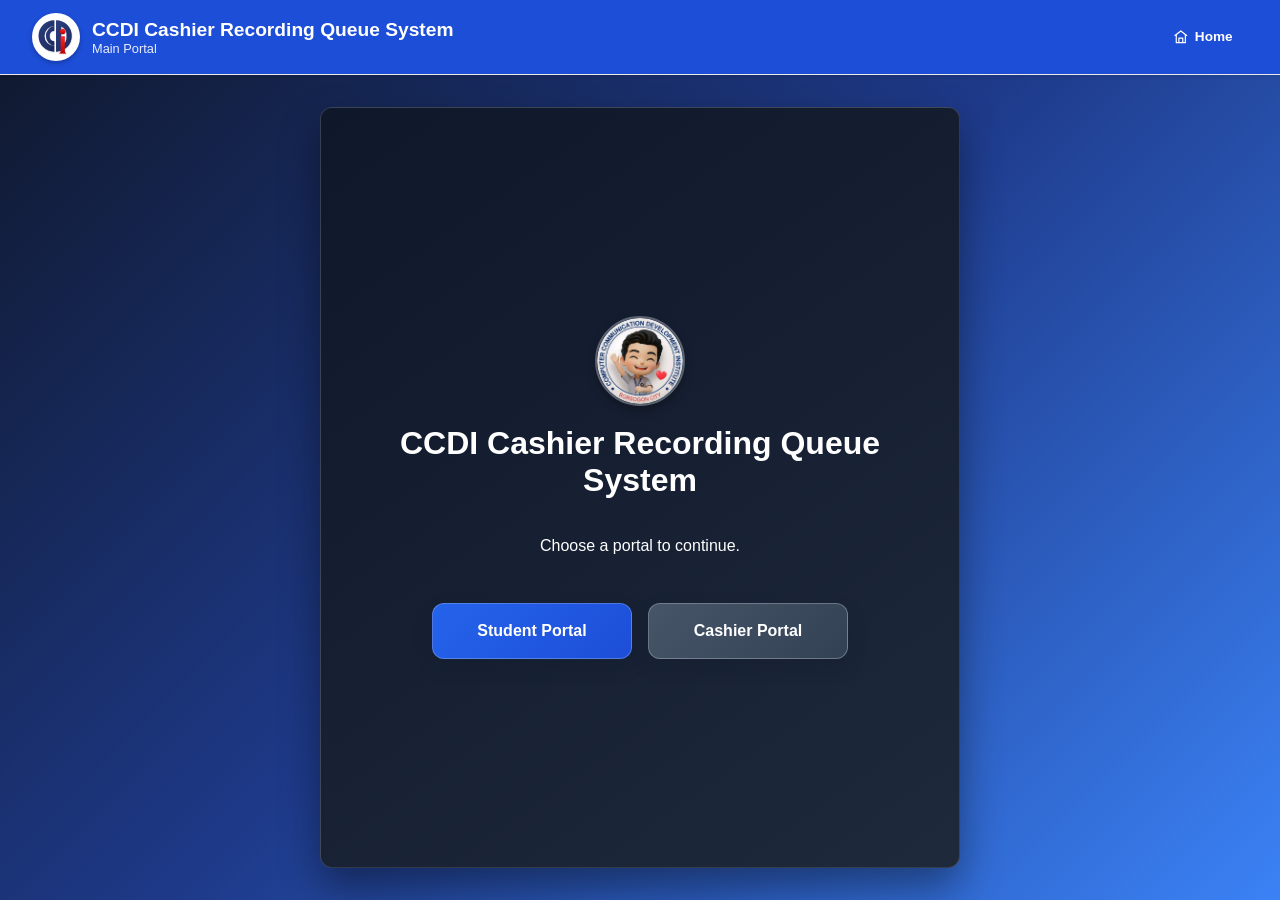
==== commit 22ac9069: "Enlarge and redesign portal buttons for better UX and clickability" ====
--- a/index.html
+++ b/index.html
@@ -148,31 +148,45 @@
       gap: 1rem;
       justify-content: center;
       margin-top: 2rem;
+      width: 100%;
     }
 
     .portals a {
-      background: #1d4ed8;
-      border-radius: 6px;
+      display: inline-flex;
+      min-width: 200px;
+      min-height: 56px;
+      align-items: center;
+      justify-content: center;
+      padding: 16px 28px;
+      border: 1px solid rgba(255, 255, 255, .22);
+      border-radius: 12px;
+      background: linear-gradient(135deg, #2563eb 0%, #1d4ed8 100%);
       color: #fff;
+      font-size: 16px;
       font-weight: 600;
-      padding: 0.8rem 1.25rem;
       text-decoration: none;
-      transition: transform 0.2s ease, box-shadow 0.2s ease, background-color 0.2s ease;
+      box-shadow: 0 8px 18px rgba(15, 23, 42, .22);
+      transition: all 0.2s ease;
     }
 
     .portals a:hover {
-      background: #1e40af;
-      box-shadow: 0 6px 12px rgba(15, 23, 42, 0.2);
-      transform: translateY(-2px) scale(1.02);
+      background: linear-gradient(135deg, #3b82f6 0%, #2563eb 100%);
+      box-shadow: 0 12px 24px rgba(15, 23, 42, .3);
+      transform: translateY(-2px);
     }
 
     .portals a:active {
-      transform: translateY(0) scale(.98);
-      box-shadow: none;
+      transform: translateY(0) scale(.99);
+      box-shadow: 0 5px 12px rgba(15, 23, 42, .2);
     }
 
     .portals a:last-child {
-      background: #475569;
+      border-color: rgba(203, 213, 225, .35);
+      background: linear-gradient(135deg, #475569 0%, #334155 100%);
+    }
+
+    .portals a:last-child:hover {
+      background: linear-gradient(135deg, #64748b 0%, #475569 100%);
     }
 
     @media (max-width: 600px) {
@@ -244,6 +258,9 @@
     </div>
   </header>
   <main>
+    <div class="logo-container" style="text-align: center; margin-bottom: 15px;">
+      <img src="ccdi-logo.png.jpg" alt="CCDI Logo" style="width: 90px; height: 90px; border-radius: 50%; object-fit: cover; border: 2px solid rgba(255, 255, 255, 0.3); box-shadow: 0 4px 10px rgba(0,0,0,0.3);">
+    </div>
     <h1>CCDI Cashier Recording Queue System</h1>
     <p>Choose a portal to continue.</p>
     <nav class="portals" aria-label="System portals">
--- a/styles.css
+++ b/styles.css
@@ -1356,3 +1356,403 @@
     font-size: 1rem;
   }
 }
+
+/* Dark slate theme for the student and cashier portals. */
+.portal-page,
+body.cashier-page.cashier-page {
+  background: linear-gradient(135deg, #0f172a 0%, #1e3a8a 50%, #3b82f6 100%) !important;
+  color: #FFFFFF !important;
+}
+
+.portal-page header,
+body.cashier-page.cashier-page > header,
+.cashier-page aside,
+.cashier-page .footer-bar {
+  border-color: rgba(255, 255, 255, .15) !important;
+  background: linear-gradient(145deg, #0f172a 0%, #1e293b 100%) !important;
+  color: #FFFFFF !important;
+}
+
+.portal-page .brand-text h1,
+.portal-page .brand-text p,
+.portal-page .hero-title,
+.portal-page .portal-card h2,
+.portal-page .panel-header,
+.portal-page .form-group label,
+.portal-page .step-title,
+.portal-page .radio-label,
+.portal-page .ticket-badge .number,
+.portal-page .info-row,
+.portal-page .modal-box h3,
+.portal-page .modal-box label,
+.cashier-page .brand-title,
+.cashier-page .header-title,
+.cashier-page .card-title,
+.cashier-page .form-group label,
+.cashier-page.cashier-page .brand-text h1,
+.cashier-page.cashier-page .brand-text p,
+.cashier-page.cashier-login-header h2,
+.cashier-page.cashier-login-card h2 {
+  color: #FFFFFF !important;
+}
+
+.portal-page .hero-subtitle,
+.portal-page .portal-card p,
+.portal-page .modal-box p,
+.portal-page .info-row span:first-child,
+.portal-page .step-box,
+.portal-page .joined-message,
+.cashier-page .sidebar-footer,
+.cashier-page .kpi-details .title,
+.cashier-page .kpi-details .sub,
+.cashier-page .details-label,
+.cashier-page .empty-msg,
+.cashier-page .payment-search-label,
+.cashier-page .payment-filter-label,
+.cashier-page .payment-activity-record-message,
+.cashier-page .payment-activity-record-pagination,
+.cashier-page .cashier-login-card > p,
+.cashier-page .muted,
+.portal-page p:not(.restriction-banner),
+.cashier-page p:not(.login-message),
+.cashier-page .cashier-login-cancel {
+  color: #94A3B8 !important;
+}
+
+.portal-page .portal-card,
+.portal-page .panel,
+.portal-page .modal-box,
+.portal-page .info-card,
+.portal-page .service-card,
+.portal-page .step-box,
+.portal-page .ticket-badge,
+.portal-page .cashier-layout .panel,
+.cashier-page .card,
+.cashier-page .kpi-card,
+.cashier-page .details-list,
+.cashier-page #ticketDialog,
+.cashier-page .cashier-login-card {
+  border: 1px solid rgba(255, 255, 255, .15) !important;
+  background: linear-gradient(145deg, #0f172a 0%, #1e293b 100%) !important;
+  color: #FFFFFF !important;
+  box-shadow: 0 20px 40px rgba(0, 0, 0, .4) !important;
+}
+
+.portal-page .portal-card:hover,
+.portal-page .panel:hover,
+.portal-page .service-card:hover,
+.cashier-page .card:hover,
+.cashier-page .kpi-card:hover,
+.cashier-page .cashier-login-card:hover {
+  border-color: rgba(255, 255, 255, .28) !important;
+  box-shadow: 0 22px 44px rgba(0, 0, 0, .45) !important;
+}
+
+.portal-page .portal-icon,
+.portal-page .step-box,
+.portal-page .step-badge,
+.portal-page .service-card,
+.portal-page .service-card.selected,
+.cashier-page .kpi-icon {
+  background: rgba(59, 130, 246, .18) !important;
+  color: #BFDBFE !important;
+}
+
+.portal-page .panel-header,
+.cashier-page .card-header,
+.cashier-page .modal-header {
+  justify-content: center;
+  border-color: rgba(255, 255, 255, .15) !important;
+  background: rgba(255, 255, 255, .06) !important;
+  text-align: center;
+}
+
+.portal-page h1,
+.portal-page h2,
+.portal-page h3,
+.portal-page .modal-box h3,
+.cashier-page h1,
+.cashier-page h2,
+.cashier-page h3,
+.cashier-page .modal-header h2,
+.cashier-page .modal-header h3 {
+  color: #FFFFFF !important;
+  text-align: center;
+}
+
+.portal-page .form-group label,
+.portal-page .radio-label,
+.cashier-page .form-group label,
+.cashier-page .payment-search-label,
+.cashier-page .payment-filter-label {
+  text-align: center;
+}
+
+.portal-page .form-group label,
+.cashier-page .form-group label {
+  display: flex;
+  align-items: center;
+  justify-content: center;
+}
+
+.cashier-page.cashier-page .cashier-login-form .form-group label {
+  display: flex;
+  align-items: center;
+  justify-content: center;
+  color: #FFFFFF !important;
+}
+
+.portal-page .form-control,
+.portal-page .form-group input:not([type="radio"]):not([type="checkbox"]),
+.portal-page .form-group select,
+.portal-page .form-group textarea,
+.cashier-page .form-group input:not([type="radio"]):not([type="checkbox"]),
+.cashier-page .form-group select,
+.cashier-page .form-group textarea,
+.cashier-page .search-input,
+.cashier-page .filter-select {
+  border: 1px solid rgba(148, 163, 184, .55) !important;
+  background: rgba(15, 23, 42, .78) !important;
+  color: #FFFFFF !important;
+  text-align: center;
+}
+
+.portal-page .form-control::placeholder,
+.portal-page input::placeholder,
+.portal-page textarea::placeholder,
+.cashier-page input::placeholder,
+.cashier-page textarea::placeholder {
+  color: #94A3B8 !important;
+  opacity: 1;
+}
+
+.portal-page .form-control:focus,
+.portal-page .form-group input:focus,
+.portal-page .form-group select:focus,
+.portal-page .form-group textarea:focus,
+.cashier-page .form-group input:focus,
+.cashier-page .form-group select:focus,
+.cashier-page .form-group textarea:focus,
+.cashier-page .search-input:focus,
+.cashier-page .filter-select:focus {
+  border-color: #60A5FA !important;
+  outline-color: #60A5FA !important;
+  box-shadow: 0 0 0 2px rgba(96, 165, 250, .4) !important;
+}
+
+.portal-page .modal-overlay {
+  background: rgba(2, 6, 23, .72) !important;
+}
+
+.cashier-page #cashierLoginDialog::backdrop,
+.cashier-page #ticketDialog::backdrop {
+  background: rgba(2, 6, 23, .72) !important;
+  backdrop-filter: blur(4px);
+}
+
+.cashier-page.cashier-page #cashierLoginDialog::backdrop {
+  background: rgba(2, 6, 23, .72) !important;
+}
+
+.cashier-page.cashier-page #cashierLoginDialog.cashier-login-dialog {
+  width: min(950px, calc(100vw - 32px));
+  max-width: none;
+  padding: 0;
+  border: 0;
+  background: transparent !important;
+  box-shadow: none !important;
+}
+
+.cashier-page .nav-link:hover,
+.cashier-page .nav-link.active {
+  border-left-color: #60A5FA;
+  background: rgba(59, 130, 246, .16);
+  color: #FFFFFF !important;
+}
+
+.portal-page .modal-box,
+.cashier-page .modal-content,
+.cashier-page .cashier-login-card {
+  text-align: center;
+}
+
+.portal-page .modal-box .form-control,
+.portal-page .modal-box .form-group input,
+.cashier-page .cashier-login-form .form-group input,
+.cashier-page .cashier-login-form .form-group label {
+  border-radius: 0;
+  text-align: center;
+}
+
+.portal-page .btn-submit,
+.portal-page .btn-portal,
+.cashier-page .btn-primary,
+.cashier-page .btn-submit,
+.cashier-page .btn-nav {
+  display: inline-flex;
+  align-items: center;
+  justify-content: center;
+  border-color: #3B82F6 !important;
+  background: #2563EB !important;
+  color: #FFFFFF !important;
+  text-align: center;
+}
+
+.cashier-page .btn-secondary {
+  border-color: rgba(148, 163, 184, .45);
+  background: rgba(255, 255, 255, .08);
+  color: #E2E8F0;
+}
+
+.cashier-page .btn-text-danger {
+  border-color: #F87171;
+  background: rgba(248, 113, 113, .1);
+  color: #FCA5A5;
+}
+
+.portal-page .btn-submit:hover:not(:disabled),
+.portal-page .btn-portal:hover,
+.cashier-page .btn-primary:hover:not(:disabled),
+.cashier-page .btn-submit:hover:not(:disabled),
+.cashier-page .btn-nav:hover {
+  border-color: #60A5FA !important;
+  background: #1D4ED8 !important;
+}
+
+.portal-page .btn-submit:active:not(:disabled),
+.portal-page .btn-portal:active,
+.cashier-page .btn:active:not(:disabled),
+.cashier-page .btn-submit:active:not(:disabled),
+.cashier-page .btn-nav:active {
+  transform: scale(.98);
+}
+
+.portal-page .modal-box button[onclick*="closeModal"],
+.cashier-page .cashier-login-cancel {
+  display: flex;
+  align-items: center;
+  justify-content: center;
+  color: #94A3B8 !important;
+  text-align: center;
+}
+
+.portal-page table,
+.portal-page th,
+.portal-page td,
+.cashier-page table,
+.cashier-page th,
+.cashier-page td {
+  border-color: rgba(148, 163, 184, .22) !important;
+}
+
+.portal-page table,
+.cashier-page table {
+  background: transparent !important;
+  color: #FFFFFF !important;
+}
+
+.portal-page th,
+.cashier-page th {
+  background: rgba(255, 255, 255, .08) !important;
+  color: #FFFFFF !important;
+  text-align: center;
+}
+
+.portal-page td,
+.cashier-page td {
+  color: #E2E8F0 !important;
+}
+
+.portal-page tbody tr:hover,
+.cashier-page tbody tr:hover {
+  background: rgba(59, 130, 246, .14) !important;
+}
+
+/* Keep text consistently readable against the dark institutional theme. */
+html body *:not(svg):not(path) {
+  color: #FFFFFF !important;
+}
+
+html body h1,
+html body h2,
+html body h3,
+html body h4,
+html body h5,
+html body h6,
+html body label,
+html body th,
+html body .header-title,
+html body .card-title,
+html body .brand-title,
+html body .kpi-details .title,
+html body .kpi-details .value,
+html body .stat-label,
+html body .stat-value,
+html body .serving-number,
+html body .ticket-badge .number,
+html body .details-value {
+  color: #FFFFFF !important;
+  font-weight: 700 !important;
+}
+
+html body input::placeholder,
+html body textarea::placeholder {
+  color: #FFFFFF !important;
+  opacity: 1 !important;
+}
+
+html body input:not([type="radio"]):not([type="checkbox"]),
+html body select,
+html body textarea {
+  border-color: rgba(255, 255, 255, .35) !important;
+  background-color: #1E293B !important;
+  color: #FFFFFF !important;
+}
+
+html body .ticket-badge,
+html body .info-card,
+html body .step-box,
+html body .restriction-banner,
+html body .joined-message,
+html body .tag-regular,
+html body .tag-pwd,
+html body .tag-parent,
+html body .status-next,
+html body .status-waiting,
+html body .status-completed,
+html body .status-skipped,
+html body .badge-status {
+  border-color: rgba(255, 255, 255, .2) !important;
+  background: #1E293B !important;
+  color: #FFFFFF !important;
+}
+
+html body .restriction-banner {
+  border-color: rgba(248, 113, 113, .55) !important;
+  background: #3B1D2A !important;
+}
+
+html body .joined-message,
+html body .status-completed {
+  background: #123524 !important;
+}
+
+html body .status-next {
+  background: #12345A !important;
+}
+
+html body .status-skipped {
+  background: #3B1D2A !important;
+}
+
+html body .btn-secondary {
+  border-color: rgba(255, 255, 255, .35) !important;
+  background: #334155 !important;
+  color: #FFFFFF !important;
+}
+
+html body .btn-text-danger {
+  border-color: #F87171 !important;
+  background: #3B1D2A !important;
+  color: #FFFFFF !important;
+}
